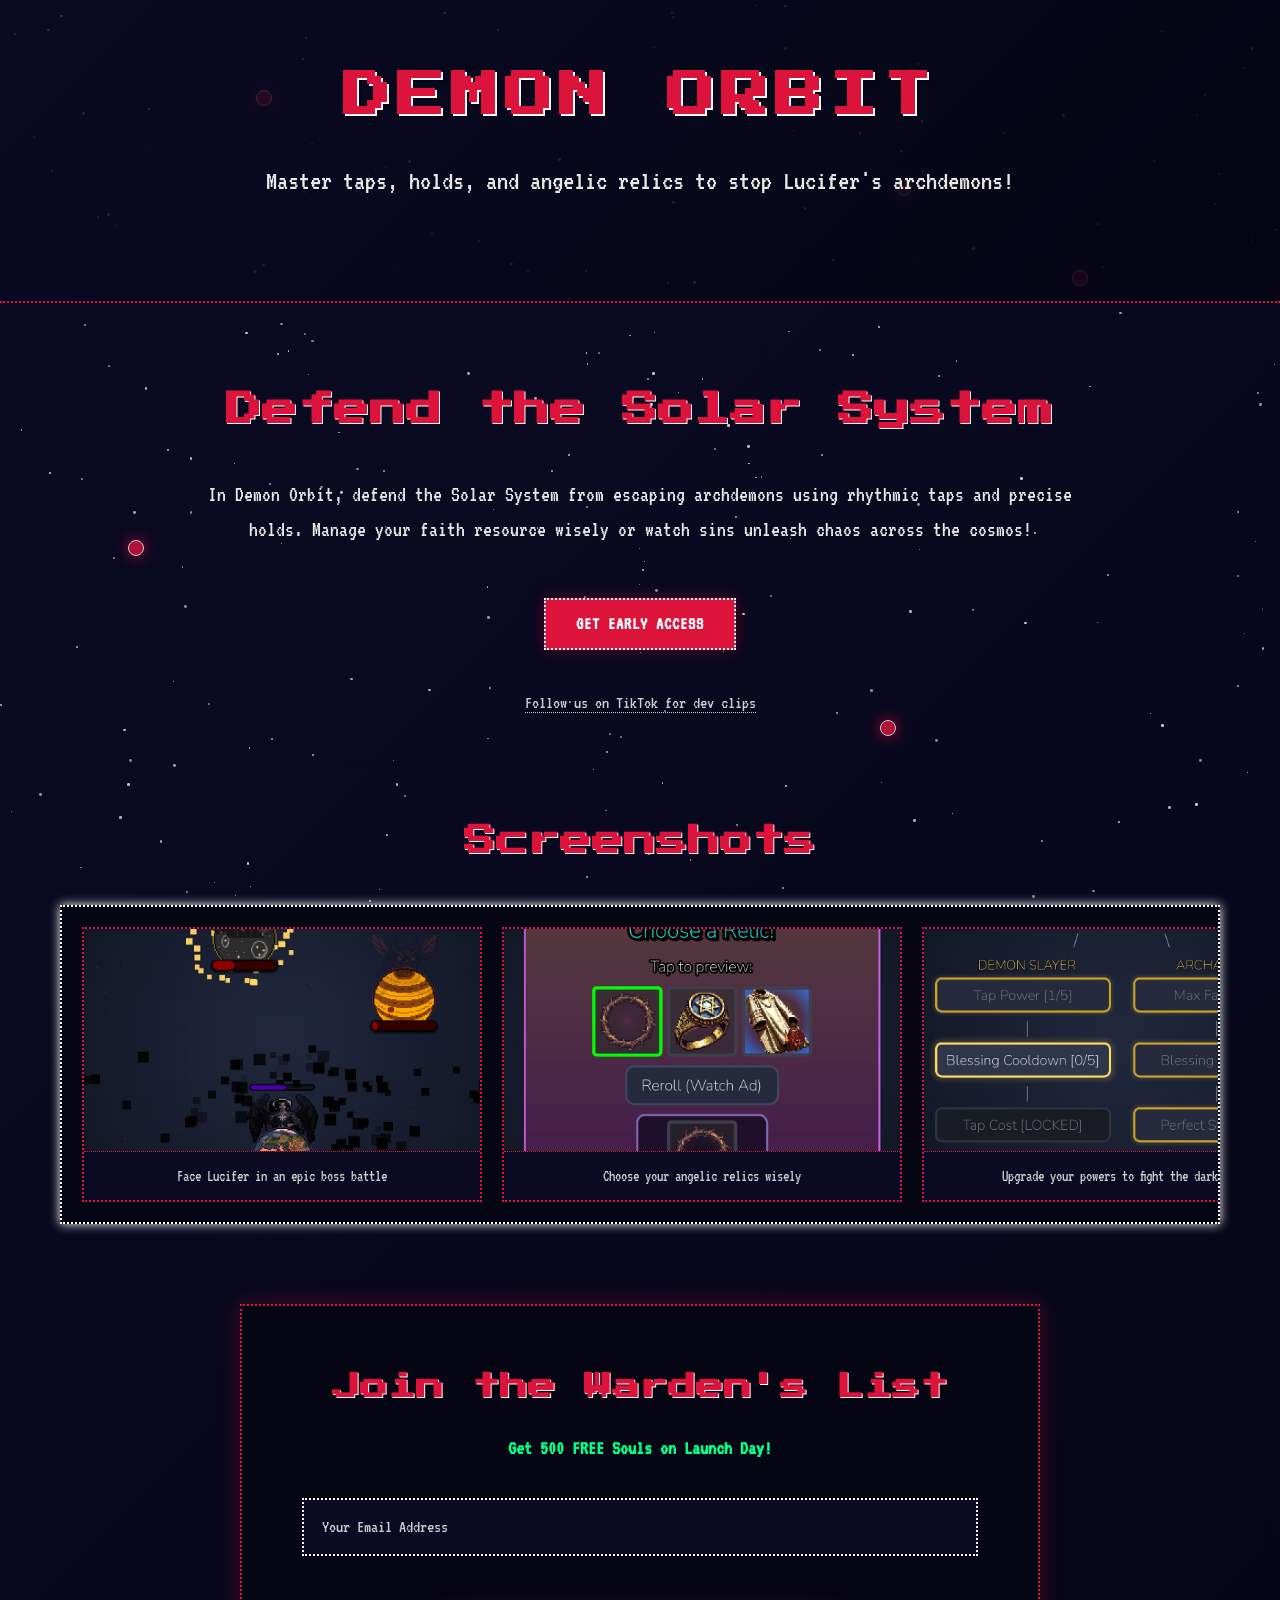
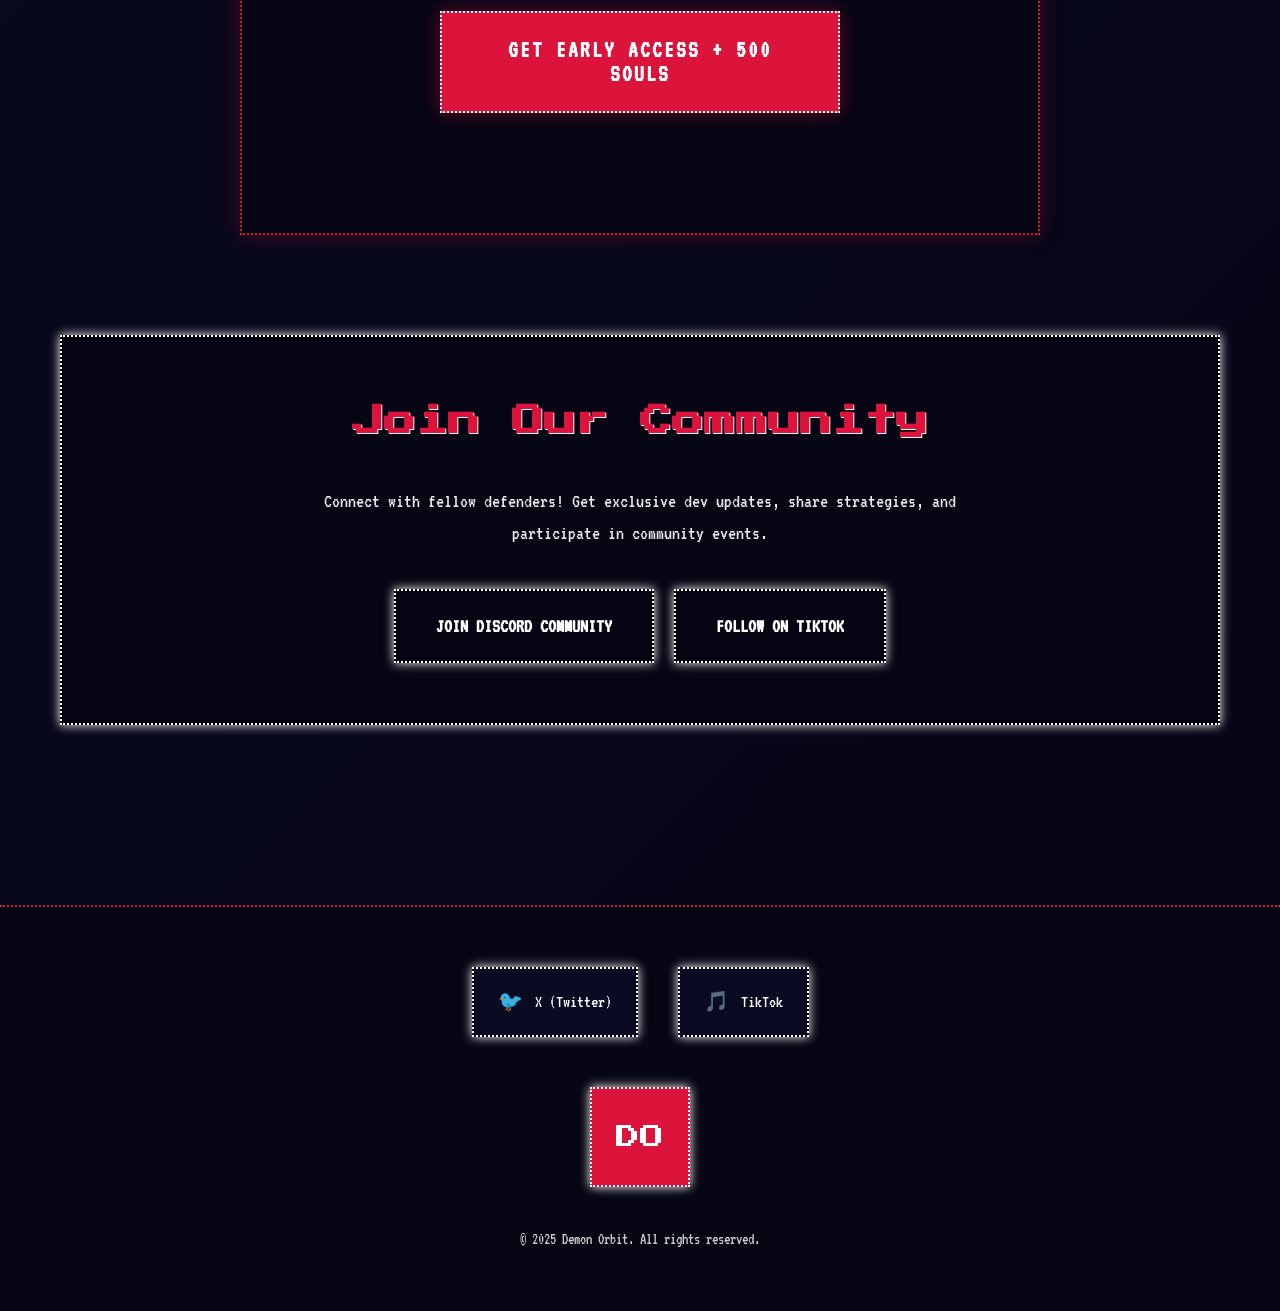
==== index.html @ 22ccb14f "Simplify for test release" ====
<!DOCTYPE html>
<html lang="en">
<head>
    <meta charset="UTF-8">
    <meta name="viewport" content="width=device-width, initial-scale=1.0">
    <title>Demon Orbit - Cosmic Tap Defense Game | Master Rhythmic Timing</title>
    <meta name="description" content="Tap and hold to defend planets from archdemons in this hybrid-casual game. Master rhythmic timing, collect angelic relics, and save the solar system. Join beta for 500 free Souls!">
    <meta name="keywords" content="demon timing game, tap defense game, rhythm game, cosmic defense, hybrid casual game, tap and hold, archdemon, planet defense, indie game, mobile game, beta signup, free souls bonus, timing mechanics">
    <meta name="author" content="Demon Orbit Team">
    <meta property="og:title" content="Demon Orbit - Cosmic Tap Defense Game | Master Rhythmic Timing">
    <meta property="og:description" content="Defend planets from archdemons using perfect timing! Join beta for 500 free Souls bonus.">
    <meta property="og:type" content="website">
    <meta property="og:image" content="https://naamhenk.github.io/demon-orbit-landing/demon-orbit-banner.jpg">
    <meta property="og:url" content="https://naamhenk.github.io/demon-orbit-landing/">
    <meta name="twitter:card" content="summary_large_image">
    <meta name="twitter:title" content="Demon Orbit - Cosmic Tap Defense Game">
    <meta name="twitter:description" content="Master rhythmic timing to defend planets from archdemons. Join beta for 500 free Souls!">
    <meta name="twitter:image" content="https://naamhenk.github.io/demon-orbit-landing/demon-orbit-banner.jpg">
    <meta name="twitter:url" content="https://naamhenk.github.io/demon-orbit-landing/">
    <meta name="robots" content="index, follow">
    <meta name="language" content="English">
    <meta name="revisit-after" content="7 days">
    <link rel="canonical" href="https://naamhenk.github.io/demon-orbit-landing/">
    <link rel="icon" type="image/svg+xml" href="data:image/svg+xml,<svg xmlns='http://www.w3.org/2000/svg' viewBox='0 0 32 32'><rect width='32' height='32' fill='%23DC143C'/><rect x='1' y='1' width='30' height='30' fill='none' stroke='%23FFFFFF' stroke-width='1' stroke-dasharray='2 2'/><text x='16' y='22' text-anchor='middle' font-family='monospace' font-size='14' font-weight='bold' fill='%23FFFFFF'>DO</text></svg>">
    <link rel="apple-touch-icon" href="data:image/svg+xml,<svg xmlns='http://www.w3.org/2000/svg' viewBox='0 0 180 180'><rect width='180' height='180' rx='40' fill='%23DC143C'/><text x='90' y='115' text-anchor='middle' font-family='monospace' font-size='80' font-weight='bold' fill='%23FFFFFF'>DO</text></svg>">
    <link rel="stylesheet" href="styles.css">
</head>
<body>
    <!-- Animated Background Elements -->
    <div class="space-background">
        <div class="planet planet-1"></div>
        <div class="planet planet-2"></div>
        <div class="planet planet-3"></div>
        <div class="planet planet-4 mobile-hidden"></div>
        <div class="planet planet-5 mobile-hidden"></div>
    </div>

    <!-- Header Banner with Background Image -->
    <header class="header" style="background-image: url('demon-orbit-banner.jpg');">
        <div class="header-overlay"></div>
        <div class="container">
            <h1 class="game-title">DEMON ORBIT</h1>
            <p class="subtitle">Master taps, holds, and angelic relics to stop Lucifer's archdemons!</p>
        </div>
    </header>

    <!-- Main Content -->
    <main class="main-content" id="main-content">
        <div class="container">

            <!-- Hero Section -->
            <section class="hero" id="home">
                <div class="hero-content">
                    <h2 class="hero-title">Defend the Solar System</h2>
                    <p class="hero-pitch">
                        In Demon Orbit, defend the Solar System from escaping archdemons using rhythmic taps and precise holds.
                        Manage your faith resource wisely or watch sins unleash chaos across the cosmos!
                    </p>

                    <div class="pre-trailer-cta">
                        <button class="cta-quick" onclick="document.getElementById('signup').scrollIntoView({behavior: 'smooth'})">
                            Get Early Access
                        </button>
                    </div>

                    <p class="hero-secondary-link">
                        <a href="https://www.tiktok.com/@demonorbit" target="_blank" rel="noopener" class="tiktok-subtle-link">
                            Follow us on TikTok for dev clips
                        </a>
                    </p>
                </div>
            </section>

            <!-- Screenshot Showcase -->
            <section class="screenshots-section" id="screenshots">
                <div class="section-content">
                    <h2 class="section-title">Screenshots</h2>
                    <div class="screenshot-carousel">
                        <div class="screenshot-track">
                            <div class="screenshot-slide">
                                <img src="Screenshots/lucifer_boss_1.jpg" alt="Lucifer boss fight in Demon Orbit" class="screenshot-img" loading="lazy">
                                <p class="screenshot-caption">Face Lucifer in an epic boss battle</p>
                            </div>
                            <div class="screenshot-slide">
                                <img src="Screenshots/relic_selection_1.jpg" alt="Angelic relic selection screen in Demon Orbit" class="screenshot-img" loading="lazy">
                                <p class="screenshot-caption">Choose your angelic relics wisely</p>
                            </div>
                            <div class="screenshot-slide">
                                <img src="Screenshots/upgrades_screen.jpg" alt="Upgrade progression screen in Demon Orbit" class="screenshot-img" loading="lazy">
                                <p class="screenshot-caption">Upgrade your powers to fight the darkness</p>
                            </div>
                        </div>
                    </div>
                </div>
            </section>

            <!-- Email Signup Section -->
            <section class="email-section" id="signup">
                <div class="section-content">
                    <div class="hero-cta">
                        <h3 class="signup-title">Join the Warden's List</h3>
                        <p class="incentive-text">Get 500 FREE Souls on Launch Day!</p>

                        <form class="signup-form" id="mailerlite-form" action="https://assets.mailerlite.com/jsonp/1939220/forms/180553238952543486/subscribe" method="post">
                            <div class="form-group">
                                <input type="email" class="form-input" placeholder="Your Email Address" name="fields[email]" required aria-label="Your email address (required)" autocomplete="email">
                            </div>
                            <input type="hidden" name="ml-submit" value="1">
                            <input type="hidden" name="anticsrf" value="true">
                            <button type="submit" class="hero-cta-button">Get Early Access + 500 Souls</button>
                            <p class="form-status" aria-live="polite"></p>
                        </form>
                    </div>
                </div>
            </section>

            <!-- Community Section -->
            <section class="discord-section" id="community">
                <div class="section-content">
                    <h2 class="section-title">Join Our Community</h2>
                    <p class="discord-text">
                        Connect with fellow defenders! Get exclusive dev updates, share strategies, and participate in community events.
                    </p>
                    <div class="community-links">
                        <a href="https://discord.gg/example" class="cta-button secondary discord-cta" target="_blank" rel="noopener" aria-label="Join Demon Orbit Discord community">
                            Join Discord Community
                        </a>
                        <a href="https://www.tiktok.com/@demonorbit" class="cta-button secondary tiktok-cta" target="_blank" rel="noopener" aria-label="Follow Demon Orbit on TikTok">
                            Follow on TikTok
                        </a>
                    </div>
                </div>
            </section>
        </div>
    </main>

    <!-- Footer -->
    <footer class="footer">
        <div class="container">
            <div class="social-links">
                <a href="https://x.com/demonorbit" class="social-link" target="_blank" rel="noopener" aria-label="Follow Demon Orbit on X (Twitter) for game updates">
                    <span class="social-icon">🐦</span> X (Twitter)
                </a>
                <a href="https://www.tiktok.com/@demonorbit" class="social-link" target="_blank" rel="noopener" aria-label="Follow Demon Orbit on TikTok">
                    <span class="social-icon">🎵</span> TikTok
                </a>
            </div>

            <div class="game-logo" aria-label="Demon Orbit game logo">
                <span class="logo-text">DO</span>
            </div>

            <p class="copyright">&copy; 2025 Demon Orbit. All rights reserved.</p>
        </div>
    </footer>

    <script src="content.js"></script>
    <script src="script.js"></script>
    <script src="https://groot.mailerlite.com/js/w/webforms.min.js?v95037e5bac78f29ed026832ca21a7c7b"></script>
    <script>fetch("https://assets.mailerlite.com/jsonp/1939220/forms/180553238952543486/takel")</script>
</body>
</html>
---- styles.css ----
/* Import Pixel Font */
@import url('https://fonts.googleapis.com/css2?family=VT323:wght@400&family=Press+Start+2P&display=swap');

/* CSS Reset and Variables */
* {
    margin: 0;
    padding: 0;
    box-sizing: border-box;
}

:root {
    --crimson: #DC143C;
    --deep-navy: #0A0A23;
    --darker-navy: #050514;
    --white: #FFFFFF;
    --light-gray: #E8E8E8;
    --gray: #CCCCCC;
    --dark-gray: #888888;
    --green: #00FF88;
    --pixel-border: 2px dotted var(--white);
    --crimson-border: 2px dotted var(--crimson);
    --shadow-white: 0 0 10px var(--white);
    --shadow-crimson: 0 0 15px var(--crimson);
}

/* Base Styles with JS-Generated Star Background */
body {
    font-family: 'VT323', monospace;
    background: linear-gradient(135deg, var(--deep-navy) 0%, var(--darker-navy) 100%);
    color: var(--white);
    line-height: 1.5;
    font-size: 18px;
    overflow-x: hidden;
    position: relative;
}

/* Container */
.container {
    max-width: 1200px;
    margin: 0 auto;
    padding: 0 20px;
}

/* Animated Background */
.space-background {
    position: fixed;
    top: 0;
    left: 0;
    width: 100%;
    height: 100%;
    z-index: -1;
    pointer-events: none;
}

/* JS-Generated Stars */
.star {
    position: absolute;
    background: var(--white);
    border-radius: 50%;
    pointer-events: none;
    animation: twinkle 3s infinite;
}

@keyframes twinkle {
    0%, 100% { opacity: 0.5; }
    50% { opacity: 1; }
}

.planet {
    position: absolute;
    width: 16px;
    height: 16px;
    background: var(--crimson);
    border: 1px solid var(--white);
    border-radius: 50%;
    animation: orbit 20s linear infinite;
    opacity: 0.8;
    box-shadow: var(--shadow-crimson);
}

.planet-1 {
    top: 10%;
    left: 20%;
    animation-delay: 0s;
}

.planet-2 {
    top: 30%;
    right: 15%;
    animation-delay: -5s;
}

.planet-3 {
    top: 60%;
    left: 10%;
    animation-delay: -10s;
}

.planet-4 {
    top: 80%;
    right: 30%;
    animation-delay: -15s;
}

.planet-5 {
    top: 20%;
    left: 70%;
    animation-delay: -7s;
}

@keyframes orbit {
    from {
        transform: rotate(0deg) translateX(50px) rotate(0deg);
    }
    to {
        transform: rotate(360deg) translateX(50px) rotate(-360deg);
    }
}

/* Header with Background Image */
.header {
    background-size: cover;
    background-position: center;
    background-repeat: no-repeat;
    border-bottom: var(--crimson-border);
    padding: 60px 0;
    text-align: center;
    position: relative;
    z-index: 10;
    min-height: 300px;
    display: flex;
    align-items: center;
}

.header-overlay {
    position: absolute;
    top: 0;
    left: 0;
    right: 0;
    bottom: 0;
    background: linear-gradient(135deg, rgba(10, 10, 35, 0.8), rgba(5, 5, 20, 0.9));
    z-index: -1;
}

.game-title {
    font-family: 'Press Start 2P', monospace;
    font-size: 48px;
    color: var(--crimson);
    margin-bottom: 30px;
    text-shadow: 2px 2px 0px var(--white), 4px 4px 0px var(--darker-navy);
    letter-spacing: 6px;
}

.subtitle {
    font-size: 28px;
    color: var(--light-gray);
    margin-bottom: 40px;
    max-width: 900px;
    margin-left: auto;
    margin-right: auto;
    text-shadow: 1px 1px 0px var(--darker-navy);
    line-height: 1.4;
}

.discord-nav-btn {
    display: inline-block;
    background: var(--darker-navy);
    color: var(--white);
    padding: 18px 36px;
    border: var(--pixel-border);
    text-decoration: none;
    font-family: 'VT323', monospace;
    font-size: 20px;
    transition: all 0.3s ease;
    text-transform: uppercase;
    box-shadow: var(--shadow-white);
}

.discord-nav-btn:hover {
    background: var(--crimson);
    border: var(--crimson-border);
    color: var(--white);
    box-shadow: var(--shadow-crimson);
    transform: translateY(-2px);
}

/* Main Content */
.main-content {
    padding: 80px 0;
    position: relative;
    z-index: 1;
}

/* Hero Section */
.hero {
    margin-bottom: 100px;
}

.hero-content {
    text-align: center;
}

.hero-title {
    font-family: 'Press Start 2P', monospace;
    font-size: 36px;
    color: var(--crimson);
    margin-bottom: 40px;
    text-shadow: 1px 1px 0px var(--white);
}

.hero-pitch {
    font-size: 22px;
    color: var(--light-gray);
    margin-bottom: 50px;
    max-width: 900px;
    margin-left: auto;
    margin-right: auto;
    line-height: 1.6;
}

/* Screenshot Showcase */
.screenshots-section {
    margin: 80px 0;
    text-align: center;
}

.screenshot-carousel {
    overflow-x: auto;
    scroll-snap-type: x mandatory;
    -webkit-overflow-scrolling: touch;
    scrollbar-width: thin;
    scrollbar-color: var(--crimson) var(--darker-navy);
    border: var(--pixel-border);
    background: var(--darker-navy);
    padding: 20px;
    box-shadow: var(--shadow-white);
}

.screenshot-carousel::-webkit-scrollbar {
    height: 8px;
}

.screenshot-carousel::-webkit-scrollbar-track {
    background: var(--darker-navy);
}

.screenshot-carousel::-webkit-scrollbar-thumb {
    background: var(--crimson);
    border: 1px solid var(--white);
}

.screenshot-track {
    display: flex;
    gap: 20px;
    width: max-content;
    margin: 0 auto;
}

.screenshot-slide {
    scroll-snap-align: center;
    flex: 0 0 auto;
    width: 400px;
    max-width: 80vw;
    background: var(--deep-navy);
    border: var(--crimson-border);
    overflow: hidden;
    transition: transform 0.3s ease, box-shadow 0.3s ease;
}

.screenshot-slide:hover {
    transform: translateY(-4px);
    box-shadow: var(--shadow-crimson);
}

.screenshot-img {
    width: 100%;
    height: auto;
    display: block;
    aspect-ratio: 16/9;
    object-fit: cover;
}

.screenshot-caption {
    font-family: 'VT323', monospace;
    font-size: 16px;
    color: var(--gray);
    padding: 12px 15px;
    text-align: center;
    border-top: 1px dotted var(--crimson);
}

/* Email Section */
.email-section {
    margin: 80px 0;
}

/* Form Status */
.form-status {
    font-family: 'VT323', monospace;
    font-size: 16px;
    margin-top: 15px;
    min-height: 20px;
    text-align: center;
}

/* Hero Secondary Link */
.hero-secondary-link {
    margin-top: 20px;
    text-align: center;
}

.tiktok-subtle-link {
    color: var(--gray);
    text-decoration: none;
    font-family: 'VT323', monospace;
    font-size: 18px;
    border-bottom: 1px dotted var(--gray);
    transition: all 0.3s ease;
}

.tiktok-subtle-link:hover {
    color: var(--crimson);
    border-bottom-color: var(--crimson);
}

/* Community Links */
.community-links {
    display: flex;
    justify-content: center;
    gap: 20px;
    flex-wrap: wrap;
}

/* Hero CTA Styling */
.hero-cta {
    background: var(--darker-navy);
    border: var(--crimson-border);
    padding: 60px;
    margin: 60px auto;
    max-width: 800px;
    text-align: center;
    box-shadow: 0 0 20px rgba(220, 20, 60, 0.3);
}

.signup-title {
    font-family: 'Press Start 2P', monospace;
    font-size: 28px;
    color: var(--crimson);
    margin-bottom: 25px;
    text-shadow: 1px 1px 0px var(--white);
}

.incentive-text {
    font-size: 20px;
    color: var(--green);
    margin-bottom: 35px;
    font-weight: bold;
    text-shadow: 1px 1px 0px var(--darker-navy);
}

.signup-form {
    display: flex;
    flex-direction: column;
    gap: 25px;
}

.form-group {
    text-align: left;
}

.form-input {
    width: 100%;
    padding: 18px;
    background: var(--deep-navy);
    border: var(--pixel-border);
    color: var(--white);
    font-family: 'VT323', monospace;
    font-size: 18px;
    transition: all 0.3s ease;
}

.form-input:focus {
    outline: none;
    border: var(--crimson-border);
    box-shadow: var(--shadow-crimson);
}

.form-input::placeholder {
    color: var(--gray);
}

/* Buttons */
.cta-button {
    font-family: 'VT323', monospace;
    font-size: 20px;
    padding: 20px 40px;
    border: none;
    cursor: pointer;
    text-decoration: none;
    display: inline-block;
    text-align: center;
    text-transform: uppercase;
    transition: all 0.3s ease;
    min-height: 48px;
    font-weight: bold;
}

.cta-button.primary {
    background: var(--crimson);
    color: var(--white);
    border: var(--crimson-border);
    box-shadow: var(--shadow-white);
}

.cta-button.primary:hover {
    background: var(--white);
    color: var(--crimson);
    border: var(--pixel-border);
    box-shadow: var(--shadow-crimson);
    transform: translateY(-3px);
}

/* Hero CTA Button - Clean Implementation */
.hero-cta-button {
    font-family: 'VT323', monospace;
    font-size: 24px;
    font-weight: bold;
    padding: 25px 50px;
    min-height: 60px;
    letter-spacing: 2px;
    background: var(--crimson);
    color: var(--white);
    border: 2px dotted var(--white);
    cursor: pointer;
    text-transform: uppercase;
    transition: all 0.3s ease;
    display: block;
    width: 100%;
    max-width: 400px;
    margin: 30px auto 0;
    box-shadow: 0 0 20px rgba(220, 20, 60, 0.4);
}

.hero-cta-button:hover {
    background: var(--white);
    color: var(--crimson);
    border: 2px dotted var(--crimson);
    box-shadow: 0 0 30px rgba(255, 255, 255, 0.6);
    transform: translateY(-4px) scale(1.02);
}

/* Pre-Trailer Quick CTA */
.pre-trailer-cta {
    margin: 40px auto;
    text-align: center;
}

.cta-quick {
    font-family: 'VT323', monospace;
    font-size: 18px;
    font-weight: bold;
    padding: 15px 30px;
    background: var(--crimson);
    color: var(--white);
    border: 2px dotted var(--white);
    cursor: pointer;
    text-transform: uppercase;
    transition: all 0.3s ease;
    letter-spacing: 1px;
    box-shadow: 0 0 15px rgba(220, 20, 60, 0.3);
}

.cta-quick:hover {
    background: var(--white);
    color: var(--crimson);
    border: 2px dotted var(--crimson);
    transform: translateY(-2px);
    box-shadow: 0 0 20px rgba(255, 255, 255, 0.4);
}

.cta-button.secondary {
    background: var(--darker-navy);
    color: var(--white);
    border: var(--pixel-border);
    box-shadow: var(--shadow-white);
}

.cta-button.secondary:hover {
    background: var(--crimson);
    border: var(--crimson-border);
    box-shadow: var(--shadow-crimson);
    transform: translateY(-3px);
}

/* Discord Section */
.discord-section {
    margin: 100px 0;
    text-align: center;
    background: var(--darker-navy);
    padding: 60px;
    border: var(--pixel-border);
    box-shadow: var(--shadow-white);
}

.section-title {
    font-family: 'Press Start 2P', monospace;
    font-size: 32px;
    color: var(--crimson);
    margin-bottom: 40px;
    text-shadow: 1px 1px 0px var(--white);
}

.discord-text {
    font-size: 20px;
    color: var(--light-gray);
    margin-bottom: 40px;
    max-width: 700px;
    margin-left: auto;
    margin-right: auto;
    line-height: 1.6;
}

/* Footer */
.footer {
    background: var(--darker-navy);
    border-top: var(--crimson-border);
    padding: 60px 0;
    text-align: center;
    position: relative;
    z-index: 10;
}

.social-links {
    display: flex;
    justify-content: center;
    gap: 40px;
    margin-bottom: 50px;
}

.social-link {
    display: flex;
    align-items: center;
    gap: 12px;
    color: var(--white);
    text-decoration: none;
    padding: 18px 24px;
    border: var(--pixel-border);
    background: var(--deep-navy);
    font-family: 'VT323', monospace;
    font-size: 18px;
    transition: all 0.3s ease;
    box-shadow: var(--shadow-white);
}

.social-link:hover {
    background: var(--crimson);
    border: var(--crimson-border);
    box-shadow: var(--shadow-crimson);
    transform: translateY(-2px);
}

.social-icon {
    font-size: 20px;
}

.game-logo {
    width: 100px;
    height: 100px;
    background: var(--crimson);
    border: var(--pixel-border);
    margin: 40px auto;
    display: flex;
    align-items: center;
    justify-content: center;
    box-shadow: var(--shadow-white);
}

.logo-text {
    font-family: 'Press Start 2P', monospace;
    font-size: 24px;
    color: var(--white);
    text-shadow: 1px 1px 0px var(--crimson);
}

.copyright {
    font-size: 16px;
    color: var(--gray);
    margin-top: 30px;
}

/* Responsive Design */

/* Tablet Styles */
@media (max-width: 768px) {
    .container {
        padding: 0 15px;
    }
    
    .game-title {
        font-size: 32px;
        letter-spacing: 3px;
    }
    
    .subtitle {
        font-size: 24px;
    }
    
    .hero-title {
        font-size: 28px;
    }
    
    .hero-pitch {
        font-size: 19px;
    }
    
    .screenshot-slide {
        width: 300px;
    }

    .screenshot-carousel {
        padding: 15px;
    }

    .hero-cta {
        padding: 45px 25px;
    }
    
    .hero-cta-button {
        font-size: 20px;
        padding: 22px 35px;
        letter-spacing: 1px;
    }
    
    .cta-quick {
        font-size: 16px;
        padding: 12px 25px;
    }
    
    .signup-title {
        font-size: 22px;
    }
    
    .discord-section {
        padding: 40px 25px;
    }
    
    .section-title {
        font-size: 26px;
    }
    
    .social-links {
        flex-direction: column;
        align-items: center;
        gap: 25px;
    }
}

/* Mobile Styles */
@media (max-width: 480px) {
    body {
        font-size: 16px;
    }
    
    .container {
        padding: 0 12px;
    }
    
    .header {
        padding: 40px 0;
        min-height: 250px;
    }
    
    .game-title {
        font-size: 24px;
        letter-spacing: 2px;
        margin-bottom: 20px;
    }
    
    .subtitle {
        font-size: 20px;
        padding: 0 10px;
        margin-bottom: 30px;
    }
    
    .discord-nav-btn {
        width: 100%;
        max-width: 320px;
        padding: 15px 25px;
        font-size: 16px;
    }
    
    .main-content {
        padding: 50px 0;
    }
    
    .hero-title {
        font-size: 22px;
        margin-bottom: 25px;
    }
    
    .hero-pitch {
        font-size: 16px;
        padding: 0 10px;
        margin-bottom: 35px;
    }
    
    .screenshot-slide {
        width: 260px;
        max-width: 85vw;
    }

    .screenshot-carousel {
        padding: 10px;
    }

    .screenshot-caption {
        font-size: 14px;
        padding: 10px;
    }

    .hero-cta {
        padding: 35px 15px;
        margin: 40px auto;
    }
    
    .signup-title {
        font-size: 18px;
        margin-bottom: 20px;
    }
    
    .incentive-text {
        font-size: 16px;
        margin-bottom: 25px;
    }
    
    .form-input {
        padding: 15px;
        font-size: 16px;
    }
    
    .cta-button {
        width: 100%;
        padding: 18px 25px;
        font-size: 16px;
        min-height: 48px;
    }
    
    .hero-cta-button {
        font-size: 18px;
        padding: 20px 30px;
        min-height: 50px;
        letter-spacing: 1px;
    }
    
    .cta-quick {
        font-size: 15px;
        padding: 10px 20px;
        width: 100%;
        max-width: 280px;
    }
    
    .discord-section {
        padding: 30px 15px;
        margin: 60px 0;
    }
    
    .section-title {
        font-size: 20px;
        margin-bottom: 25px;
    }
    
    .discord-text {
        font-size: 16px;
        padding: 0 10px;
        margin-bottom: 25px;
    }
    
    .footer {
        padding: 40px 0;
    }
    
    .social-link {
        width: 100%;
        max-width: 280px;
        justify-content: center;
        padding: 15px 20px;
        font-size: 16px;
    }
    
    .game-logo {
        width: 80px;
        height: 80px;
    }
    
    .logo-text {
        font-size: 18px;
    }
    
    /* Hide extra planets on mobile */
    .mobile-hidden {
        display: none;
    }
}

/* High DPI / Large Screen Adjustments */
@media (min-width: 1400px) {
    .game-title {
        font-size: 56px;
        letter-spacing: 8px;
    }
    
    .hero-title {
        font-size: 42px;
    }
    
    .section-title {
        font-size: 38px;
    }
    
    .hero-pitch {
        font-size: 24px;
    }

    .screenshot-slide {
        width: 500px;
    }
}

/* Touch-friendly enhancements */
@media (hover: none) and (pointer: coarse) {
    .cta-button, .social-link, .discord-nav-btn {
        min-height: 48px;
        padding: 18px 25px;
    }
    
    .form-input {
        min-height: 48px;
    }
}

/* Reduced motion for accessibility */
@media (prefers-reduced-motion: reduce) {
    .planet {
        animation: none;
    }
    
    * {
        transition: none !important;
    }
    
    .cta-button:hover,
    .social-link:hover,
    .discord-nav-btn:hover {
        transform: none;
    }
}

/* Print styles */
@media print {
    .space-background,
    .planet {
        display: none;
    }
    
    body {
        background: white;
        color: black;
    }
    
    .header-overlay {
        background: rgba(255, 255, 255, 0.9);
    }
}
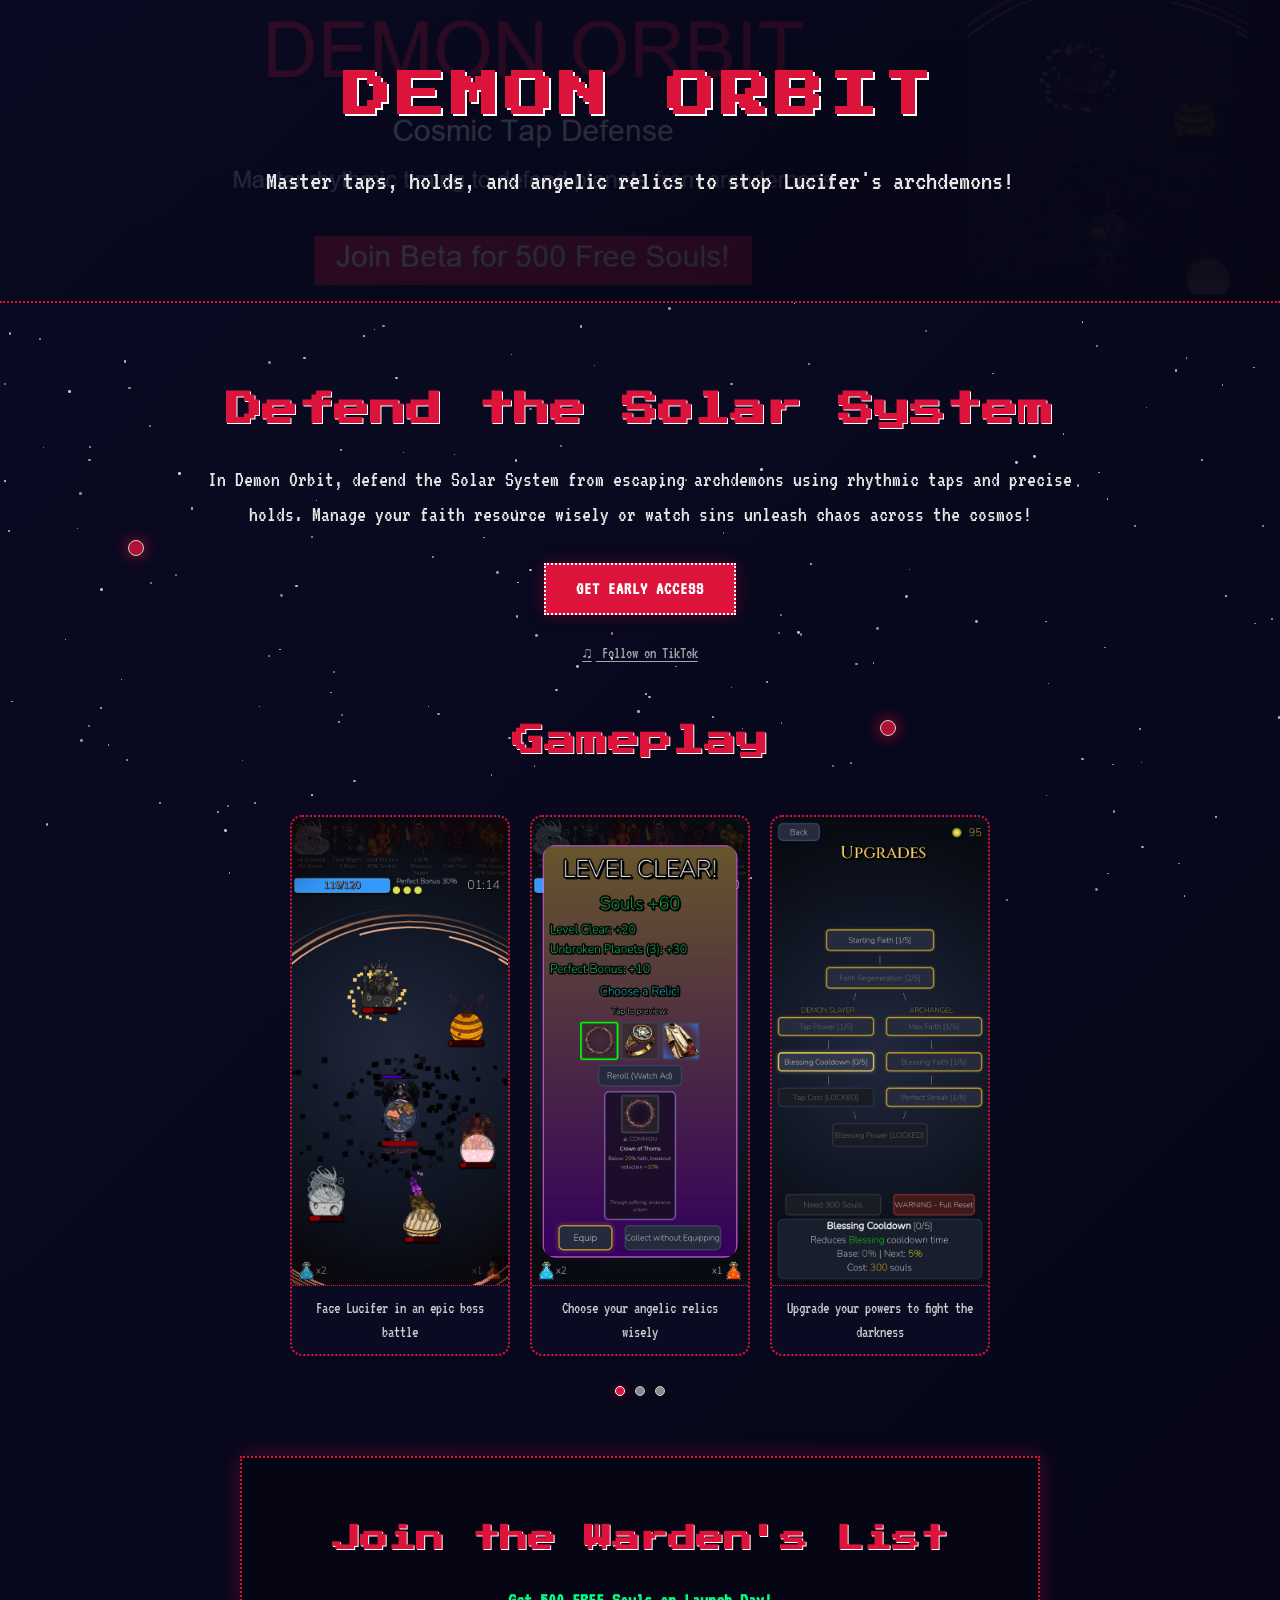
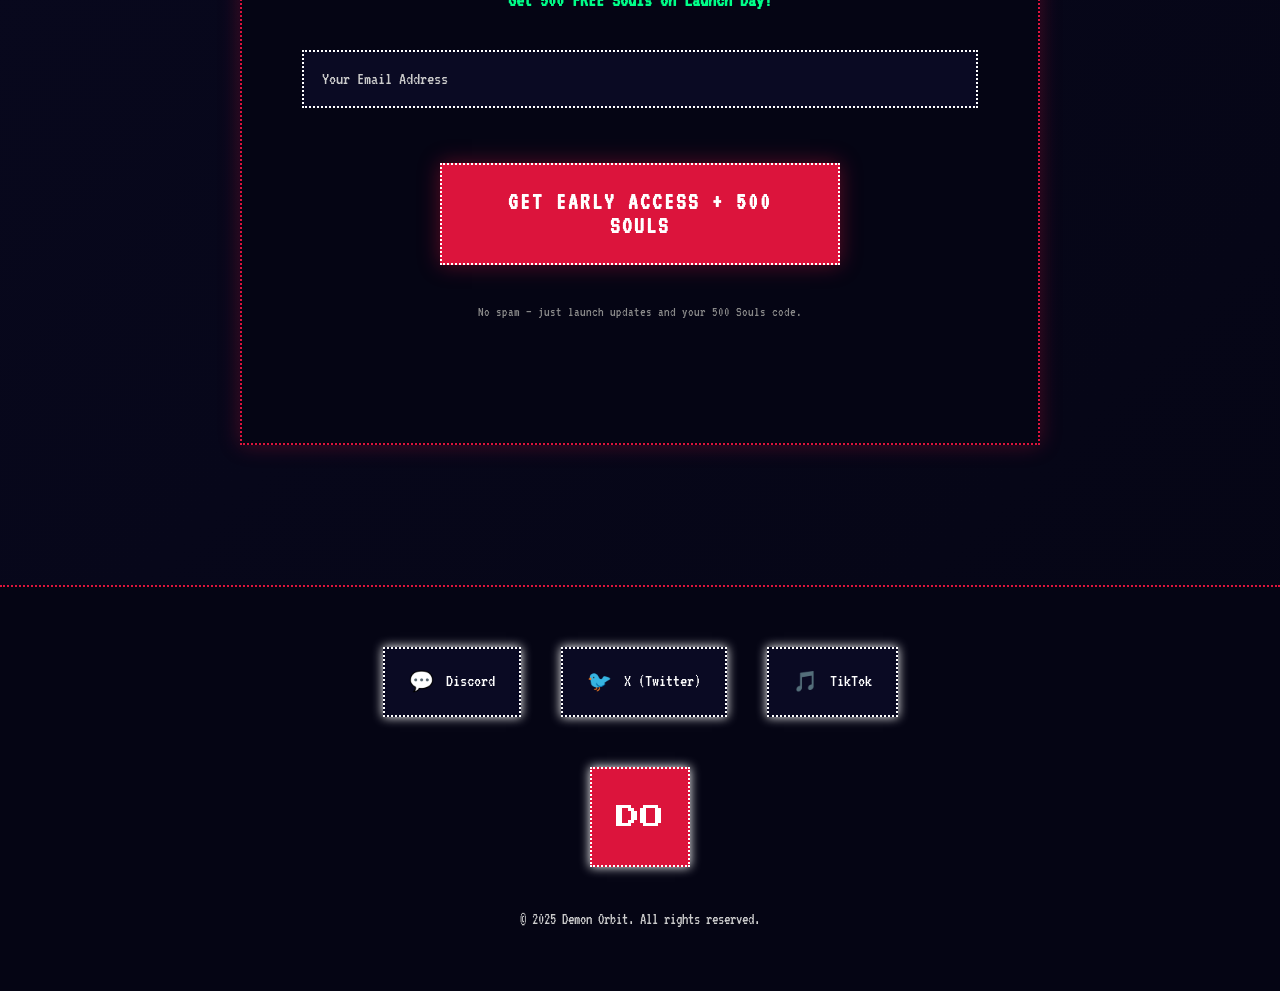
==== commit e4548787: "fix screenshot section, add banner" ====
--- a/index.html
+++ b/index.html
@@ -64,8 +64,8 @@
                     </div>
 
                     <p class="hero-secondary-link">
-                        <a href="https://www.tiktok.com/@demonorbit" target="_blank" rel="noopener" class="tiktok-subtle-link">
-                            Follow us on TikTok for dev clips
+                        <a href="https://www.tiktok.com/@demonorbit" target="_blank" rel="noopener noreferrer" class="tiktok-subtle-link">
+                            <span class="tiktok-icon">&#9835;</span> Follow on TikTok
                         </a>
                     </p>
                 </div>
@@ -74,21 +74,28 @@
             <!-- Screenshot Showcase -->
             <section class="screenshots-section" id="screenshots">
                 <div class="section-content">
-                    <h2 class="section-title">Screenshots</h2>
-                    <div class="screenshot-carousel">
-                        <div class="screenshot-track">
-                            <div class="screenshot-slide">
-                                <img src="Screenshots/lucifer_boss_1.jpg" alt="Lucifer boss fight in Demon Orbit" class="screenshot-img" loading="lazy">
-                                <p class="screenshot-caption">Face Lucifer in an epic boss battle</p>
+                    <h2 class="section-title">Gameplay</h2>
+                    <div class="screenshot-carousel-wrapper">
+                        <div class="screenshot-carousel">
+                            <div class="screenshot-track">
+                                <div class="screenshot-slide">
+                                    <img src="Screenshots/lucifer_boss_1.jpg" alt="Lucifer boss fight in Demon Orbit" class="screenshot-img" loading="lazy">
+                                    <p class="screenshot-caption">Face Lucifer in an epic boss battle</p>
+                                </div>
+                                <div class="screenshot-slide">
+                                    <img src="Screenshots/relic_selection_1.jpg" alt="Angelic relic selection screen in Demon Orbit" class="screenshot-img" loading="lazy">
+                                    <p class="screenshot-caption">Choose your angelic relics wisely</p>
+                                </div>
+                                <div class="screenshot-slide">
+                                    <img src="Screenshots/upgrades_screen.jpg" alt="Upgrade progression screen in Demon Orbit" class="screenshot-img" loading="lazy">
+                                    <p class="screenshot-caption">Upgrade your powers to fight the darkness</p>
+                                </div>
                             </div>
-                            <div class="screenshot-slide">
-                                <img src="Screenshots/relic_selection_1.jpg" alt="Angelic relic selection screen in Demon Orbit" class="screenshot-img" loading="lazy">
-                                <p class="screenshot-caption">Choose your angelic relics wisely</p>
-                            </div>
-                            <div class="screenshot-slide">
-                                <img src="Screenshots/upgrades_screen.jpg" alt="Upgrade progression screen in Demon Orbit" class="screenshot-img" loading="lazy">
-                                <p class="screenshot-caption">Upgrade your powers to fight the darkness</p>
-                            </div>
+                        </div>
+                        <div class="carousel-dots">
+                            <span class="carousel-dot active" data-index="0"></span>
+                            <span class="carousel-dot" data-index="1"></span>
+                            <span class="carousel-dot" data-index="2"></span>
                         </div>
                     </div>
                 </div>
@@ -108,26 +115,9 @@
                             <input type="hidden" name="ml-submit" value="1">
                             <input type="hidden" name="anticsrf" value="true">
                             <button type="submit" class="hero-cta-button">Get Early Access + 500 Souls</button>
+                            <p class="form-trust">No spam — just launch updates and your 500 Souls code.</p>
                             <p class="form-status" aria-live="polite"></p>
                         </form>
-                    </div>
-                </div>
-            </section>
-
-            <!-- Community Section -->
-            <section class="discord-section" id="community">
-                <div class="section-content">
-                    <h2 class="section-title">Join Our Community</h2>
-                    <p class="discord-text">
-                        Connect with fellow defenders! Get exclusive dev updates, share strategies, and participate in community events.
-                    </p>
-                    <div class="community-links">
-                        <a href="https://discord.gg/example" class="cta-button secondary discord-cta" target="_blank" rel="noopener" aria-label="Join Demon Orbit Discord community">
-                            Join Discord Community
-                        </a>
-                        <a href="https://www.tiktok.com/@demonorbit" class="cta-button secondary tiktok-cta" target="_blank" rel="noopener" aria-label="Follow Demon Orbit on TikTok">
-                            Follow on TikTok
-                        </a>
                     </div>
                 </div>
             </section>
@@ -138,10 +128,13 @@
     <footer class="footer">
         <div class="container">
             <div class="social-links">
-                <a href="https://x.com/demonorbit" class="social-link" target="_blank" rel="noopener" aria-label="Follow Demon Orbit on X (Twitter) for game updates">
+                <a href="https://discord.gg/bA3EVRBx" class="social-link" target="_blank" rel="noopener noreferrer" aria-label="Join Demon Orbit Discord community">
+                    <span class="social-icon">💬</span> Discord
+                </a>
+                <a href="https://x.com/demonorbit" class="social-link" target="_blank" rel="noopener noreferrer" aria-label="Follow Demon Orbit on X (Twitter)">
                     <span class="social-icon">🐦</span> X (Twitter)
                 </a>
-                <a href="https://www.tiktok.com/@demonorbit" class="social-link" target="_blank" rel="noopener" aria-label="Follow Demon Orbit on TikTok">
+                <a href="https://www.tiktok.com/@demonorbit" class="social-link" target="_blank" rel="noopener noreferrer" aria-label="Follow Demon Orbit on TikTok">
                     <span class="social-icon">🎵</span> TikTok
                 </a>
             </div>
--- a/styles.css
+++ b/styles.css
@@ -193,7 +193,7 @@
 
 /* Hero Section */
 .hero {
-    margin-bottom: 100px;
+    margin-bottom: 50px;
 }
 
 .hero-content {
@@ -204,14 +204,14 @@
     font-family: 'Press Start 2P', monospace;
     font-size: 36px;
     color: var(--crimson);
-    margin-bottom: 40px;
+    margin-bottom: 25px;
     text-shadow: 1px 1px 0px var(--white);
 }
 
 .hero-pitch {
     font-size: 22px;
     color: var(--light-gray);
-    margin-bottom: 50px;
+    margin-bottom: 30px;
     max-width: 900px;
     margin-left: auto;
     margin-right: auto;
@@ -220,49 +220,41 @@
 
 /* Screenshot Showcase */
 .screenshots-section {
-    margin: 80px 0;
-    text-align: center;
+    margin: 50px 0;
+    text-align: center;
+}
+
+.screenshot-carousel-wrapper {
+    position: relative;
 }
 
 .screenshot-carousel {
     overflow-x: auto;
     scroll-snap-type: x mandatory;
     -webkit-overflow-scrolling: touch;
-    scrollbar-width: thin;
-    scrollbar-color: var(--crimson) var(--darker-navy);
-    border: var(--pixel-border);
-    background: var(--darker-navy);
-    padding: 20px;
-    box-shadow: var(--shadow-white);
+    scrollbar-width: none;
+    padding: 10px 0;
 }
 
 .screenshot-carousel::-webkit-scrollbar {
-    height: 8px;
-}
-
-.screenshot-carousel::-webkit-scrollbar-track {
-    background: var(--darker-navy);
-}
-
-.screenshot-carousel::-webkit-scrollbar-thumb {
-    background: var(--crimson);
-    border: 1px solid var(--white);
+    display: none;
 }
 
 .screenshot-track {
     display: flex;
     gap: 20px;
     width: max-content;
+    padding: 0 20px;
     margin: 0 auto;
 }
 
 .screenshot-slide {
     scroll-snap-align: center;
     flex: 0 0 auto;
-    width: 400px;
-    max-width: 80vw;
+    width: 220px;
     background: var(--deep-navy);
     border: var(--crimson-border);
+    border-radius: 12px;
     overflow: hidden;
     transition: transform 0.3s ease, box-shadow 0.3s ease;
 }
@@ -276,22 +268,53 @@
     width: 100%;
     height: auto;
     display: block;
-    aspect-ratio: 16/9;
-    object-fit: cover;
 }
 
 .screenshot-caption {
     font-family: 'VT323', monospace;
     font-size: 16px;
     color: var(--gray);
-    padding: 12px 15px;
+    padding: 10px 12px;
     text-align: center;
     border-top: 1px dotted var(--crimson);
+}
+
+/* Carousel dot indicators */
+.carousel-dots {
+    display: flex;
+    justify-content: center;
+    gap: 10px;
+    margin-top: 20px;
+}
+
+.carousel-dot {
+    width: 10px;
+    height: 10px;
+    border-radius: 50%;
+    background: var(--dark-gray);
+    border: 1px solid var(--gray);
+    cursor: pointer;
+    transition: all 0.3s ease;
+}
+
+.carousel-dot.active {
+    background: var(--crimson);
+    border-color: var(--white);
+    box-shadow: 0 0 8px rgba(220, 20, 60, 0.5);
 }
 
 /* Email Section */
 .email-section {
-    margin: 80px 0;
+    margin: 50px 0;
+}
+
+/* Form Trust Signal */
+.form-trust {
+    font-family: 'VT323', monospace;
+    font-size: 14px;
+    color: var(--dark-gray);
+    margin-top: 12px;
+    text-align: center;
 }
 
 /* Form Status */
@@ -305,30 +328,27 @@
 
 /* Hero Secondary Link */
 .hero-secondary-link {
-    margin-top: 20px;
+    margin-top: 15px;
     text-align: center;
 }
 
 .tiktok-subtle-link {
-    color: var(--gray);
-    text-decoration: none;
-    font-family: 'VT323', monospace;
-    font-size: 18px;
-    border-bottom: 1px dotted var(--gray);
+    color: var(--light-gray);
+    text-decoration: underline;
+    text-underline-offset: 3px;
+    font-family: 'VT323', monospace;
+    font-size: 16px;
     transition: all 0.3s ease;
+    opacity: 0.7;
 }
 
 .tiktok-subtle-link:hover {
     color: var(--crimson);
-    border-bottom-color: var(--crimson);
-}
-
-/* Community Links */
-.community-links {
-    display: flex;
-    justify-content: center;
-    gap: 20px;
-    flex-wrap: wrap;
+    opacity: 1;
+}
+
+.tiktok-icon {
+    margin-right: 4px;
 }
 
 /* Hero CTA Styling */
@@ -451,7 +471,7 @@
 
 /* Pre-Trailer Quick CTA */
 .pre-trailer-cta {
-    margin: 40px auto;
+    margin: 25px auto;
     text-align: center;
 }
 
@@ -492,32 +512,12 @@
     transform: translateY(-3px);
 }
 
-/* Discord Section */
-.discord-section {
-    margin: 100px 0;
-    text-align: center;
-    background: var(--darker-navy);
-    padding: 60px;
-    border: var(--pixel-border);
-    box-shadow: var(--shadow-white);
-}
-
 .section-title {
     font-family: 'Press Start 2P', monospace;
     font-size: 32px;
     color: var(--crimson);
     margin-bottom: 40px;
     text-shadow: 1px 1px 0px var(--white);
-}
-
-.discord-text {
-    font-size: 20px;
-    color: var(--light-gray);
-    margin-bottom: 40px;
-    max-width: 700px;
-    margin-left: auto;
-    margin-right: auto;
-    line-height: 1.6;
 }
 
 /* Footer */
@@ -614,40 +614,32 @@
     }
     
     .screenshot-slide {
-        width: 300px;
-    }
-
-    .screenshot-carousel {
-        padding: 15px;
+        width: 200px;
     }
 
     .hero-cta {
         padding: 45px 25px;
     }
-    
+
     .hero-cta-button {
         font-size: 20px;
         padding: 22px 35px;
         letter-spacing: 1px;
     }
-    
+
     .cta-quick {
         font-size: 16px;
         padding: 12px 25px;
     }
-    
+
     .signup-title {
         font-size: 22px;
     }
-    
-    .discord-section {
-        padding: 40px 25px;
-    }
-    
+
     .section-title {
         font-size: 26px;
     }
-    
+
     .social-links {
         flex-direction: column;
         align-items: center;
@@ -690,37 +682,48 @@
     }
     
     .main-content {
-        padding: 50px 0;
-    }
-    
+        padding: 30px 0;
+    }
+
+    .hero {
+        margin-bottom: 30px;
+    }
+
     .hero-title {
         font-size: 22px;
-        margin-bottom: 25px;
-    }
-    
+        margin-bottom: 15px;
+    }
+
     .hero-pitch {
         font-size: 16px;
         padding: 0 10px;
-        margin-bottom: 35px;
-    }
-    
+        margin-bottom: 20px;
+    }
+
+    .pre-trailer-cta {
+        margin: 15px auto;
+    }
+
     .screenshot-slide {
-        width: 260px;
-        max-width: 85vw;
-    }
-
-    .screenshot-carousel {
-        padding: 10px;
+        width: 180px;
     }
 
     .screenshot-caption {
-        font-size: 14px;
-        padding: 10px;
+        font-size: 13px;
+        padding: 8px;
+    }
+
+    .screenshots-section {
+        margin: 30px 0;
+    }
+
+    .email-section {
+        margin: 30px 0;
     }
 
     .hero-cta {
-        padding: 35px 15px;
-        margin: 40px auto;
+        padding: 30px 15px;
+        margin: 0 auto;
     }
     
     .signup-title {
@@ -759,22 +762,11 @@
         max-width: 280px;
     }
     
-    .discord-section {
-        padding: 30px 15px;
-        margin: 60px 0;
-    }
-    
     .section-title {
         font-size: 20px;
         margin-bottom: 25px;
     }
-    
-    .discord-text {
-        font-size: 16px;
-        padding: 0 10px;
-        margin-bottom: 25px;
-    }
-    
+
     .footer {
         padding: 40px 0;
     }
@@ -822,7 +814,7 @@
     }
 
     .screenshot-slide {
-        width: 500px;
+        width: 280px;
     }
 }
 
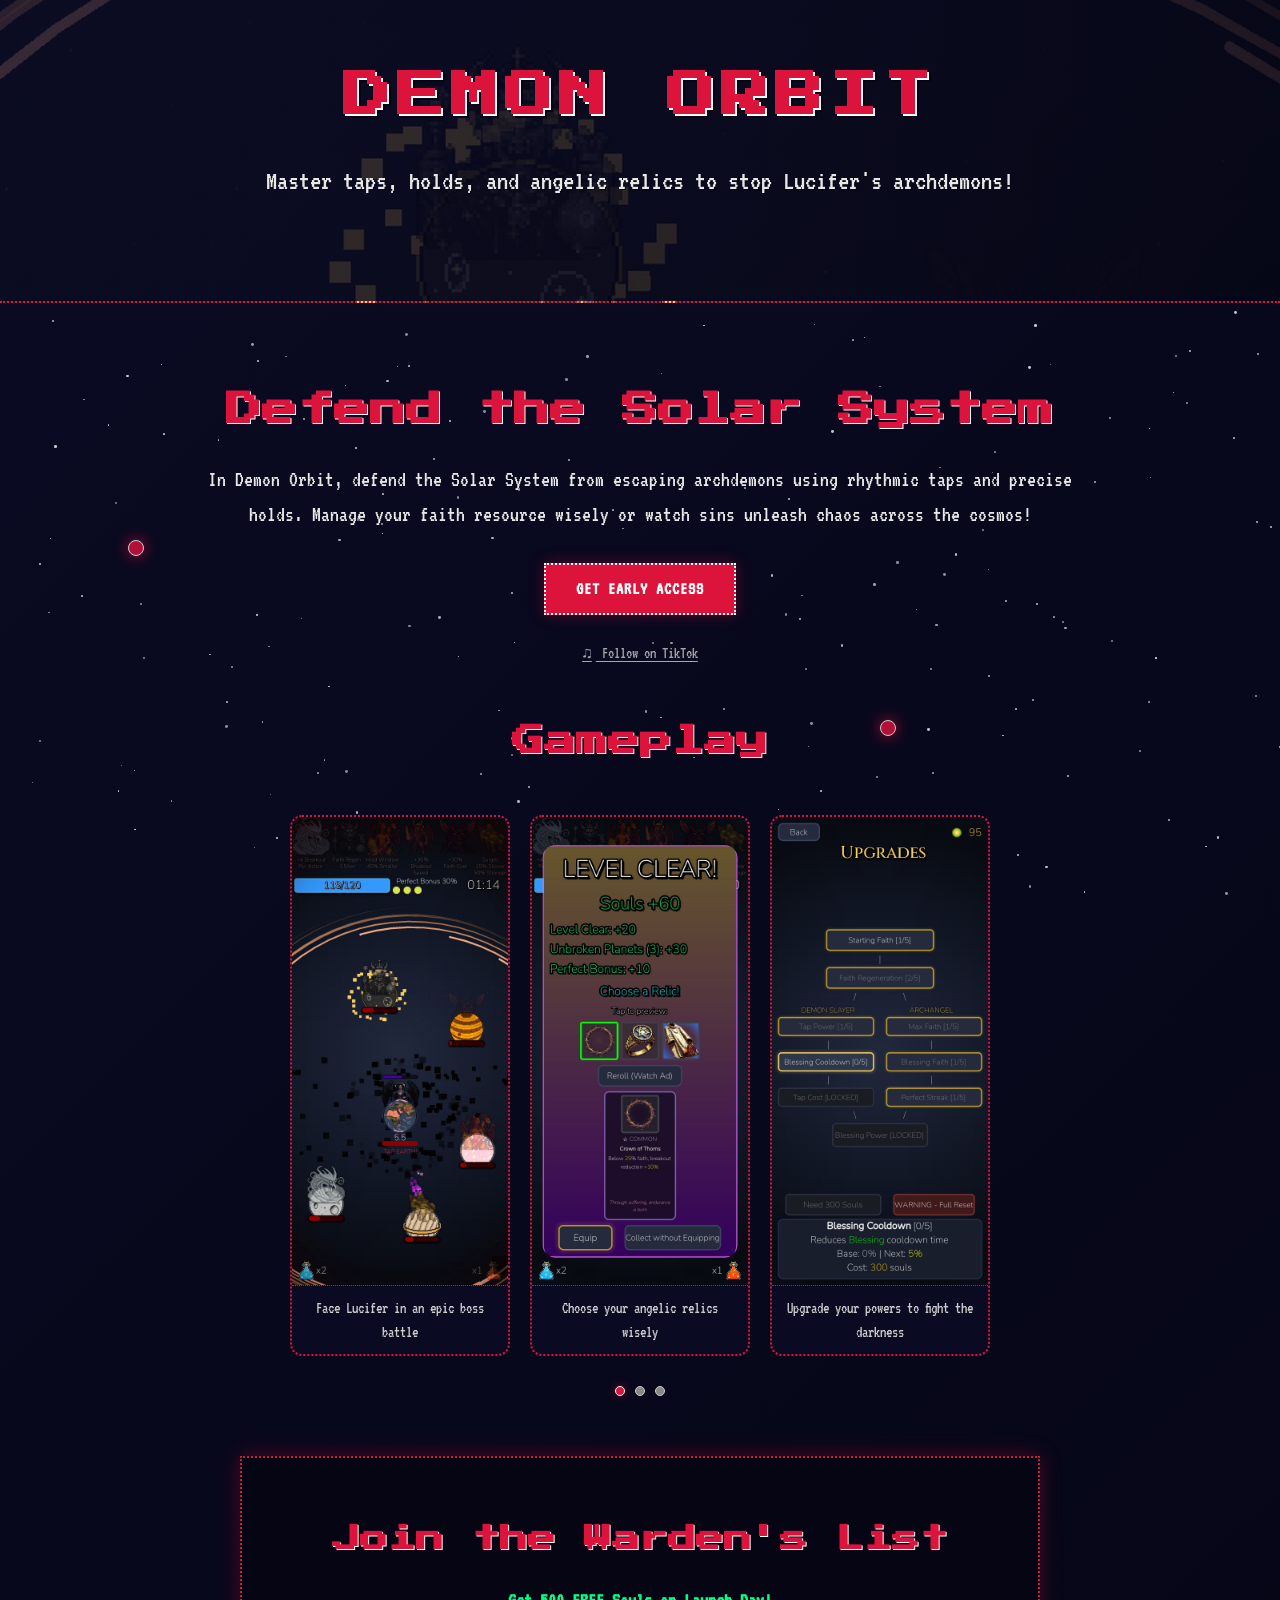
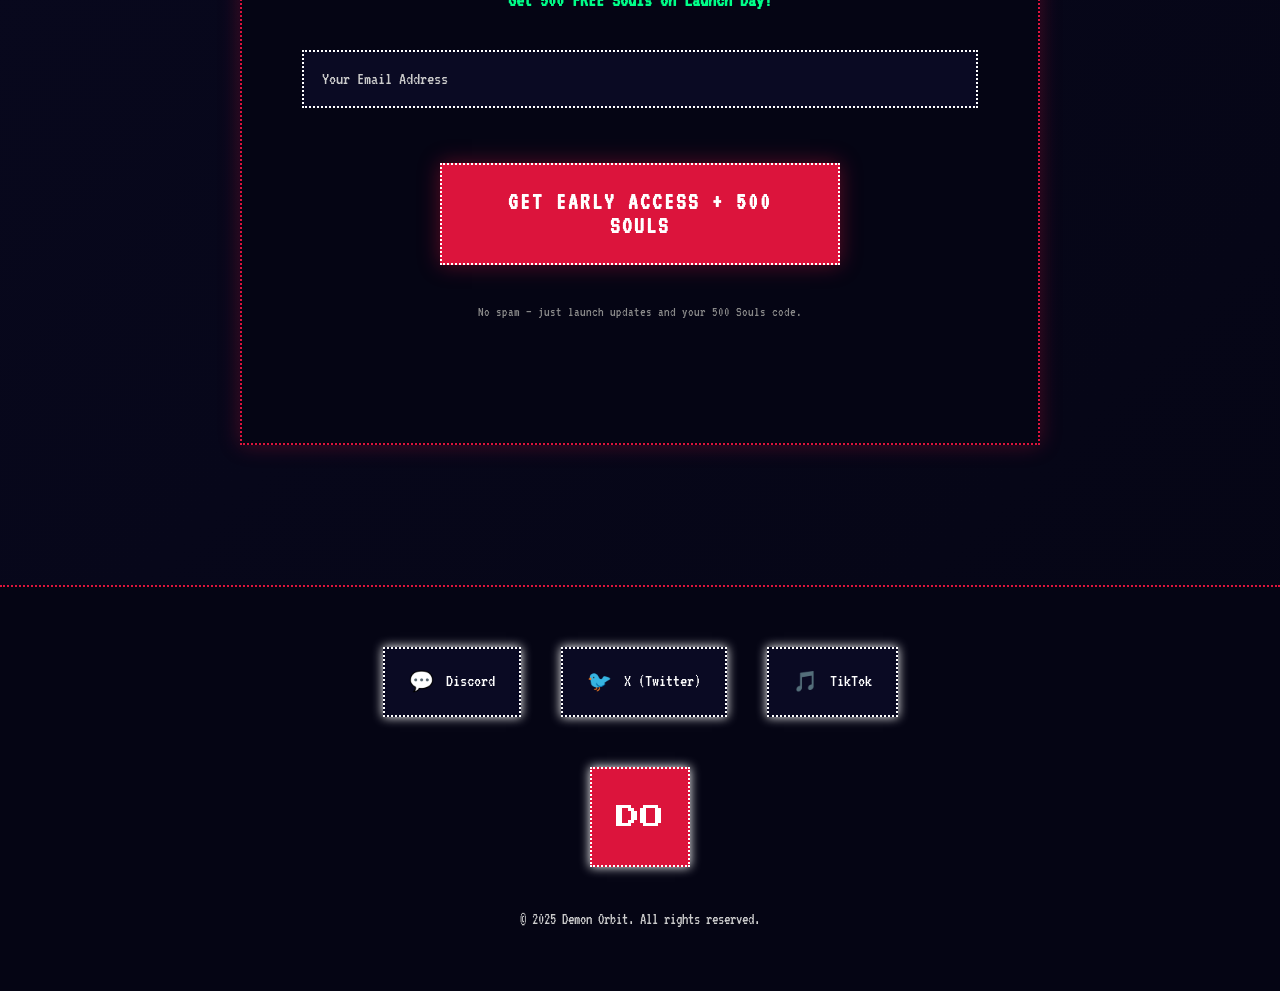
==== commit 7a0263c5: "SEO improvements" ====
--- a/index.html
+++ b/index.html
@@ -5,25 +5,51 @@
     <meta name="viewport" content="width=device-width, initial-scale=1.0">
     <title>Demon Orbit - Cosmic Tap Defense Game | Master Rhythmic Timing</title>
     <meta name="description" content="Tap and hold to defend planets from archdemons in this hybrid-casual game. Master rhythmic timing, collect angelic relics, and save the solar system. Join beta for 500 free Souls!">
-    <meta name="keywords" content="demon timing game, tap defense game, rhythm game, cosmic defense, hybrid casual game, tap and hold, archdemon, planet defense, indie game, mobile game, beta signup, free souls bonus, timing mechanics">
+    <meta name="keywords" content="roguelite, tap defense, mobile game, rhythm game, indie game, hybrid casual, archdemons, angelic relics, seven deadly sins, solar system, solo dev, cosmic defense">
     <meta name="author" content="Demon Orbit Team">
     <meta property="og:title" content="Demon Orbit - Cosmic Tap Defense Game | Master Rhythmic Timing">
     <meta property="og:description" content="Defend planets from archdemons using perfect timing! Join beta for 500 free Souls bonus.">
     <meta property="og:type" content="website">
-    <meta property="og:image" content="https://naamhenk.github.io/demon-orbit-landing/demon-orbit-banner.jpg">
-    <meta property="og:url" content="https://naamhenk.github.io/demon-orbit-landing/">
+    <meta property="og:image" content="https://demonorbit.com/demon-orbit-banner.jpg">
+    <meta property="og:url" content="https://demonorbit.com/">
+    <meta property="og:site_name" content="Demon Orbit">
     <meta name="twitter:card" content="summary_large_image">
     <meta name="twitter:title" content="Demon Orbit - Cosmic Tap Defense Game">
     <meta name="twitter:description" content="Master rhythmic timing to defend planets from archdemons. Join beta for 500 free Souls!">
-    <meta name="twitter:image" content="https://naamhenk.github.io/demon-orbit-landing/demon-orbit-banner.jpg">
-    <meta name="twitter:url" content="https://naamhenk.github.io/demon-orbit-landing/">
+    <meta name="twitter:image" content="https://demonorbit.com/demon-orbit-banner.jpg">
+    <meta name="twitter:url" content="https://demonorbit.com/">
     <meta name="robots" content="index, follow">
     <meta name="language" content="English">
     <meta name="revisit-after" content="7 days">
-    <link rel="canonical" href="https://naamhenk.github.io/demon-orbit-landing/">
-    <link rel="icon" type="image/svg+xml" href="data:image/svg+xml,<svg xmlns='http://www.w3.org/2000/svg' viewBox='0 0 32 32'><rect width='32' height='32' fill='%23DC143C'/><rect x='1' y='1' width='30' height='30' fill='none' stroke='%23FFFFFF' stroke-width='1' stroke-dasharray='2 2'/><text x='16' y='22' text-anchor='middle' font-family='monospace' font-size='14' font-weight='bold' fill='%23FFFFFF'>DO</text></svg>">
-    <link rel="apple-touch-icon" href="data:image/svg+xml,<svg xmlns='http://www.w3.org/2000/svg' viewBox='0 0 180 180'><rect width='180' height='180' rx='40' fill='%23DC143C'/><text x='90' y='115' text-anchor='middle' font-family='monospace' font-size='80' font-weight='bold' fill='%23FFFFFF'>DO</text></svg>">
+    <meta name="theme-color" content="#DC143C">
+    <link rel="canonical" href="https://demonorbit.com/">
+    <link rel="icon" type="image/svg+xml" href="favicon.svg">
+    <link rel="apple-touch-icon" href="favicon.svg">
     <link rel="stylesheet" href="styles.css">
+    <script type="application/ld+json">
+    {
+        "@context": "https://schema.org",
+        "@type": "VideoGame",
+        "name": "Demon Orbit",
+        "description": "Defend the Solar System from escaping archdemons using rhythmic taps and precise holds. Manage your faith resource wisely, collect angelic relics, and master timing across seven deadly sins themed planets.",
+        "genre": ["Roguelite", "Tap Defense", "Rhythm Game", "Hybrid Casual"],
+        "gamePlatform": ["Android", "iOS"],
+        "applicationCategory": "Game",
+        "operatingSystem": ["Android", "iOS"],
+        "offers": {
+            "@type": "Offer",
+            "price": "0",
+            "priceCurrency": "USD",
+            "availability": "https://schema.org/PreOrder"
+        },
+        "author": {
+            "@type": "Person",
+            "name": "NaamHenk"
+        },
+        "url": "https://demonorbit.com/",
+        "image": "https://demonorbit.com/demon-orbit-banner.jpg"
+    }
+    </script>
 </head>
 <body>
     <!-- Animated Background Elements -->
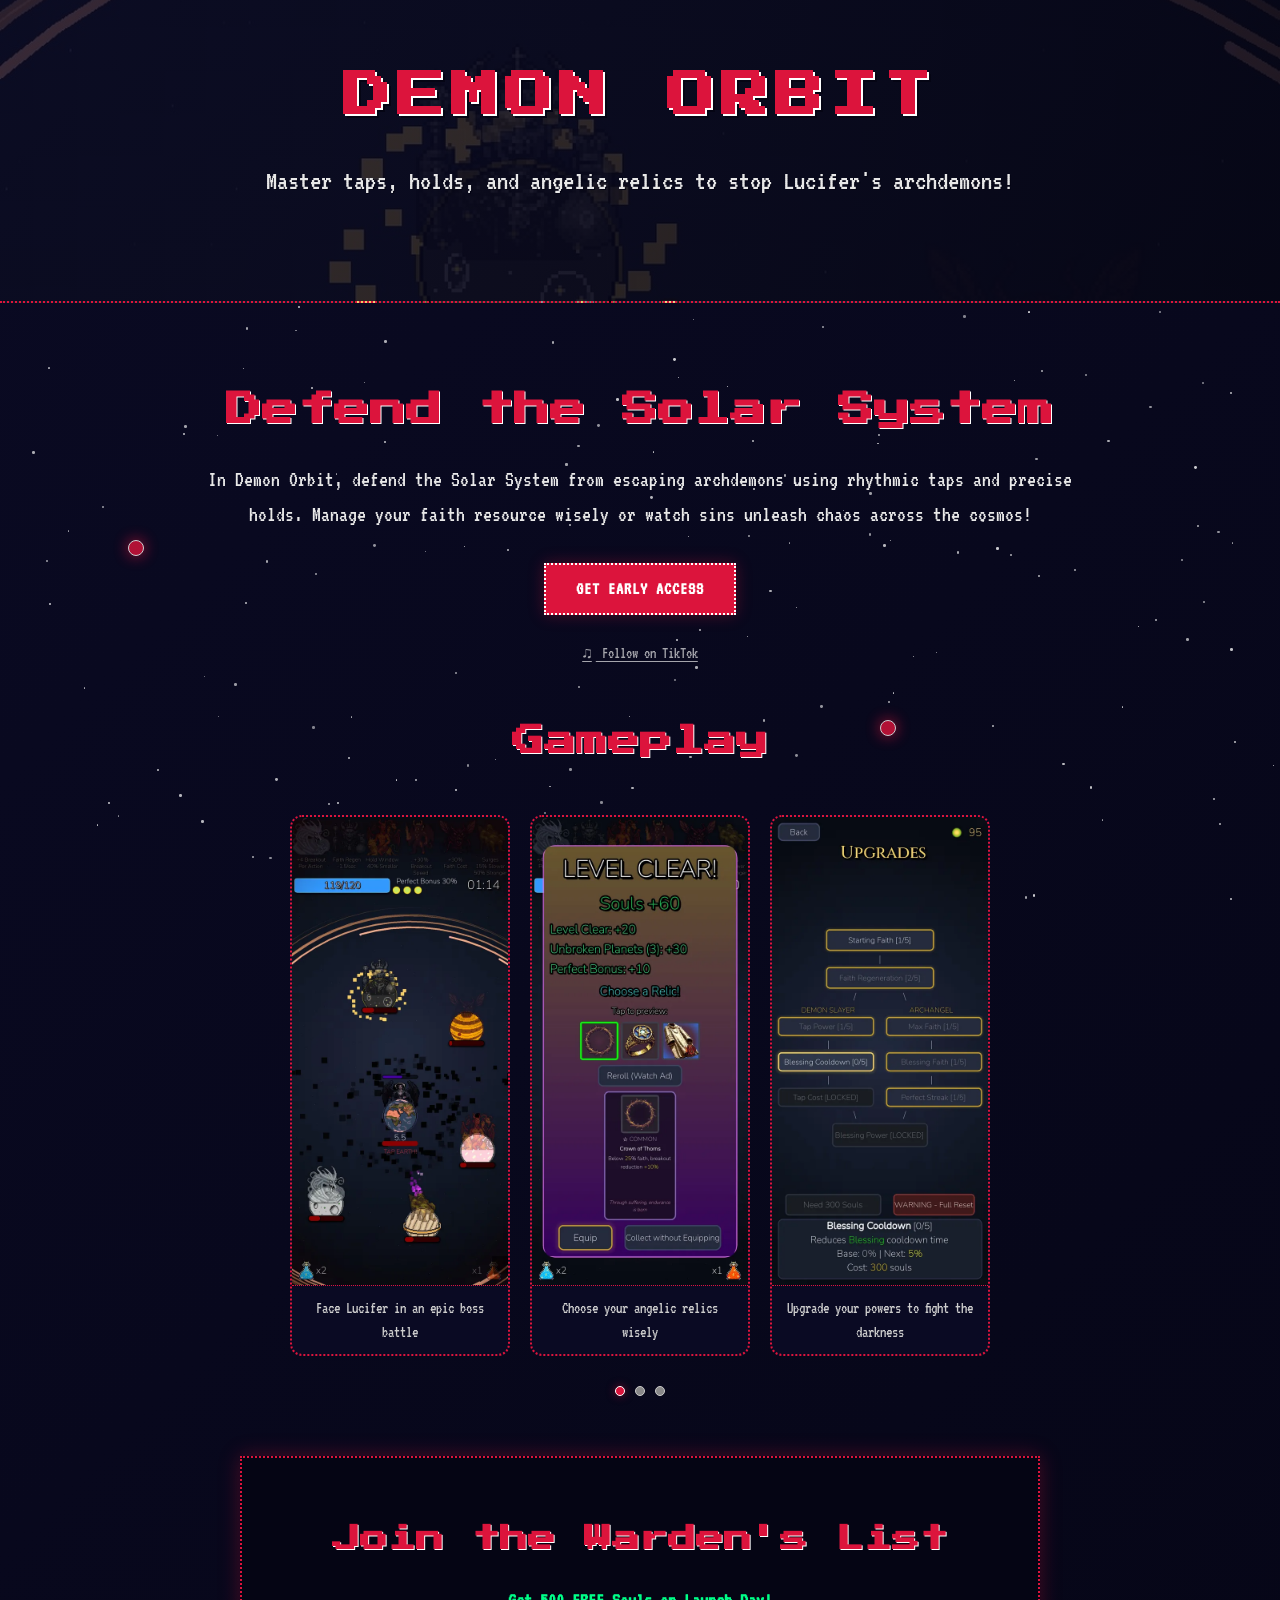
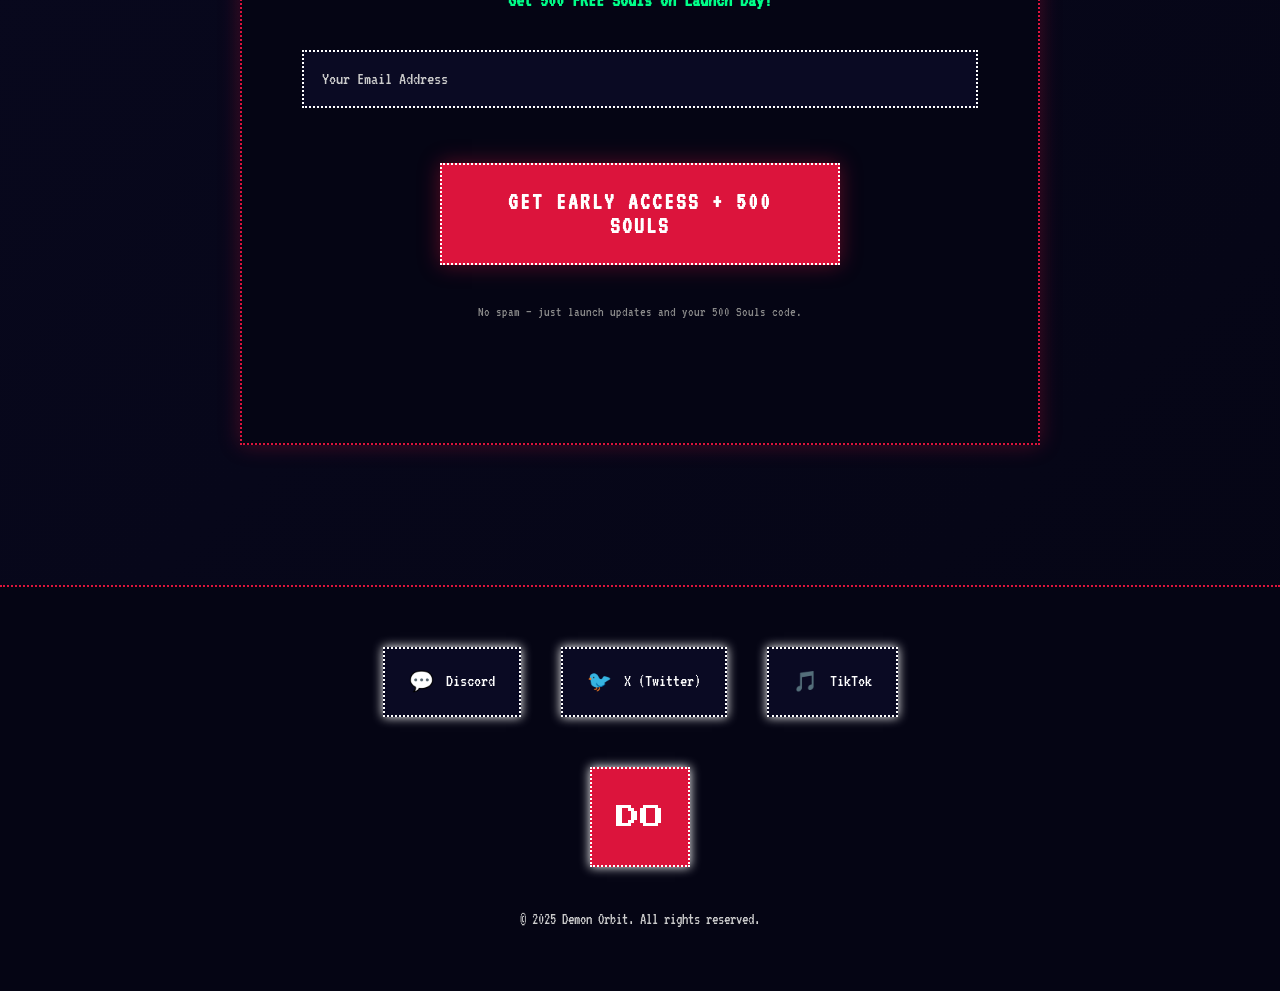
==== commit 2607329d: "Small performance upgrade" ====
--- a/index.html
+++ b/index.html
@@ -105,15 +105,15 @@
                         <div class="screenshot-carousel">
                             <div class="screenshot-track">
                                 <div class="screenshot-slide">
-                                    <img src="Screenshots/lucifer_boss_1.jpg" alt="Lucifer boss fight in Demon Orbit" class="screenshot-img" loading="lazy">
+                                    <img src="Screenshots/lucifer_boss_1.webp" alt="Lucifer boss fight in Demon Orbit" class="screenshot-img" width="540" height="1170" loading="lazy">
                                     <p class="screenshot-caption">Face Lucifer in an epic boss battle</p>
                                 </div>
                                 <div class="screenshot-slide">
-                                    <img src="Screenshots/relic_selection_1.jpg" alt="Angelic relic selection screen in Demon Orbit" class="screenshot-img" loading="lazy">
+                                    <img src="Screenshots/relic_selection_1.webp" alt="Angelic relic selection screen in Demon Orbit" class="screenshot-img" width="540" height="1170" loading="lazy">
                                     <p class="screenshot-caption">Choose your angelic relics wisely</p>
                                 </div>
                                 <div class="screenshot-slide">
-                                    <img src="Screenshots/upgrades_screen.jpg" alt="Upgrade progression screen in Demon Orbit" class="screenshot-img" loading="lazy">
+                                    <img src="Screenshots/upgrades_screen.webp" alt="Upgrade progression screen in Demon Orbit" class="screenshot-img" width="540" height="1170" loading="lazy">
                                     <p class="screenshot-caption">Upgrade your powers to fight the darkness</p>
                                 </div>
                             </div>
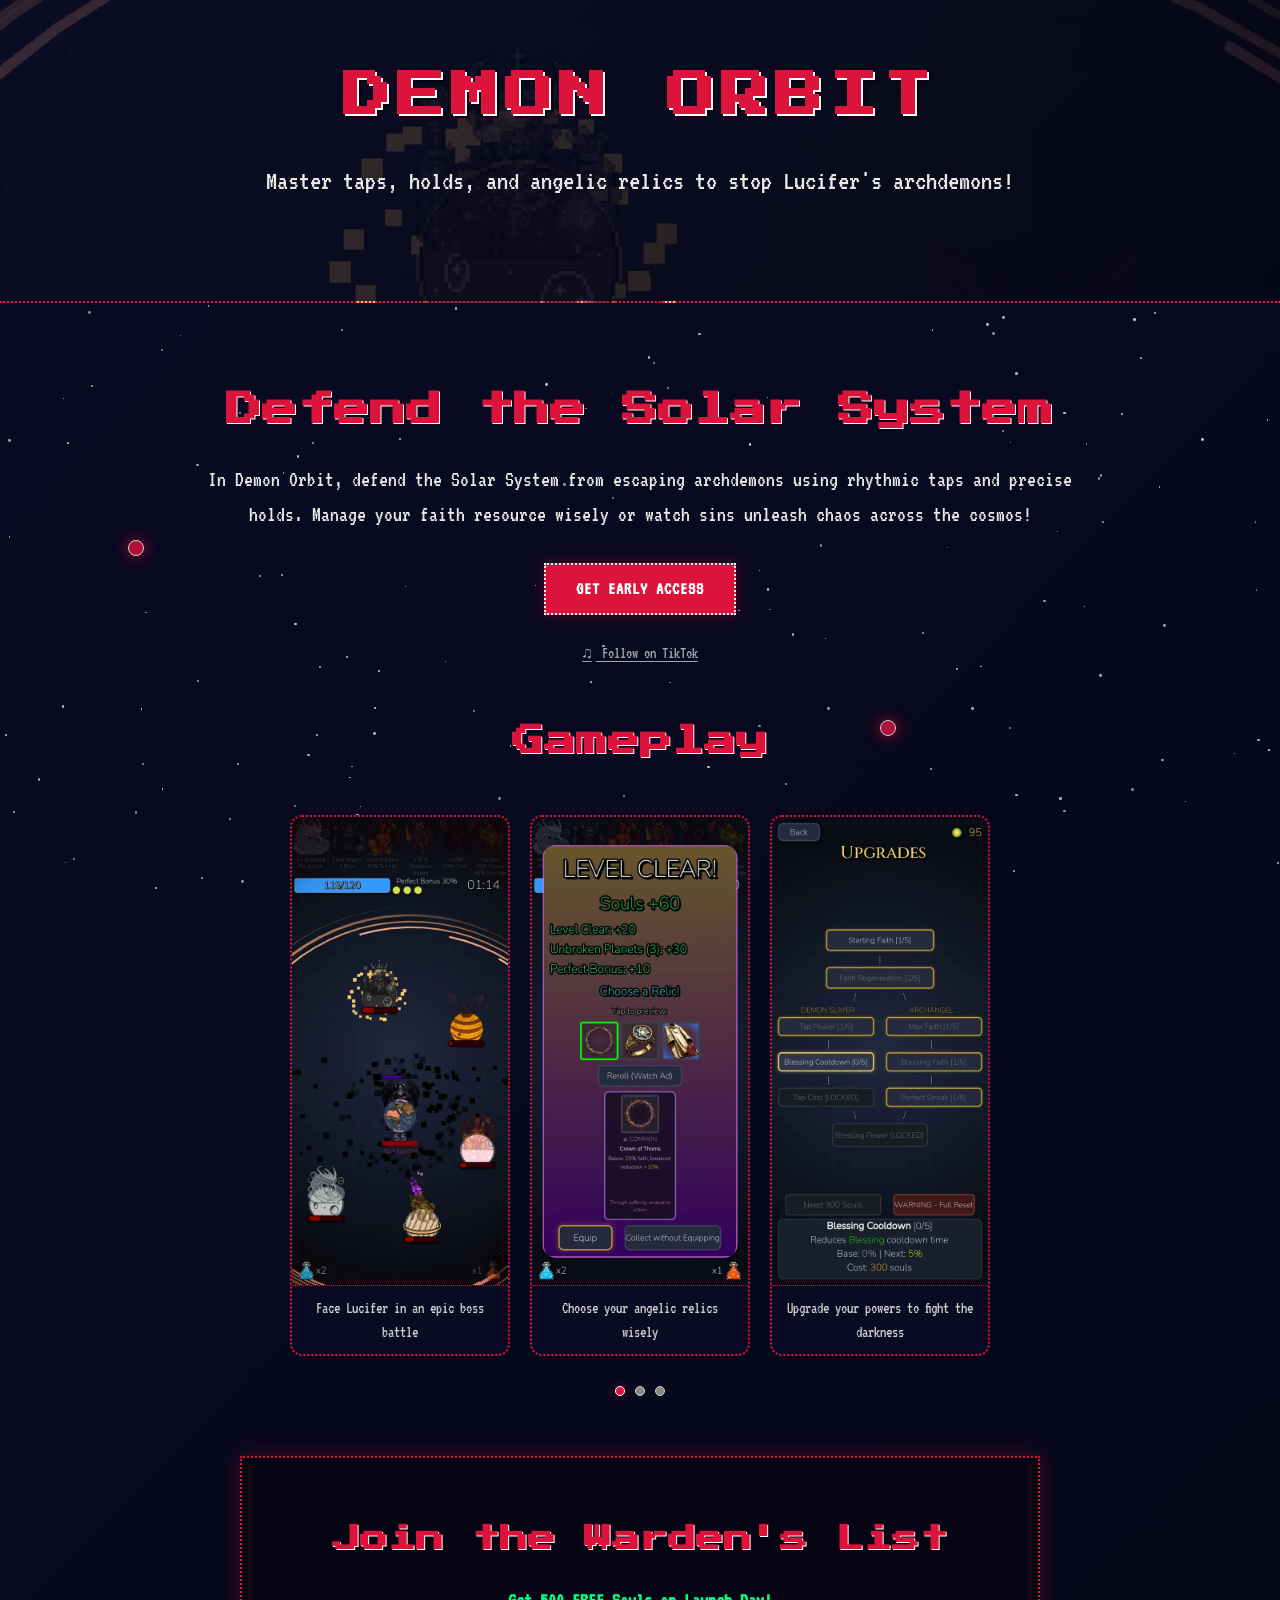
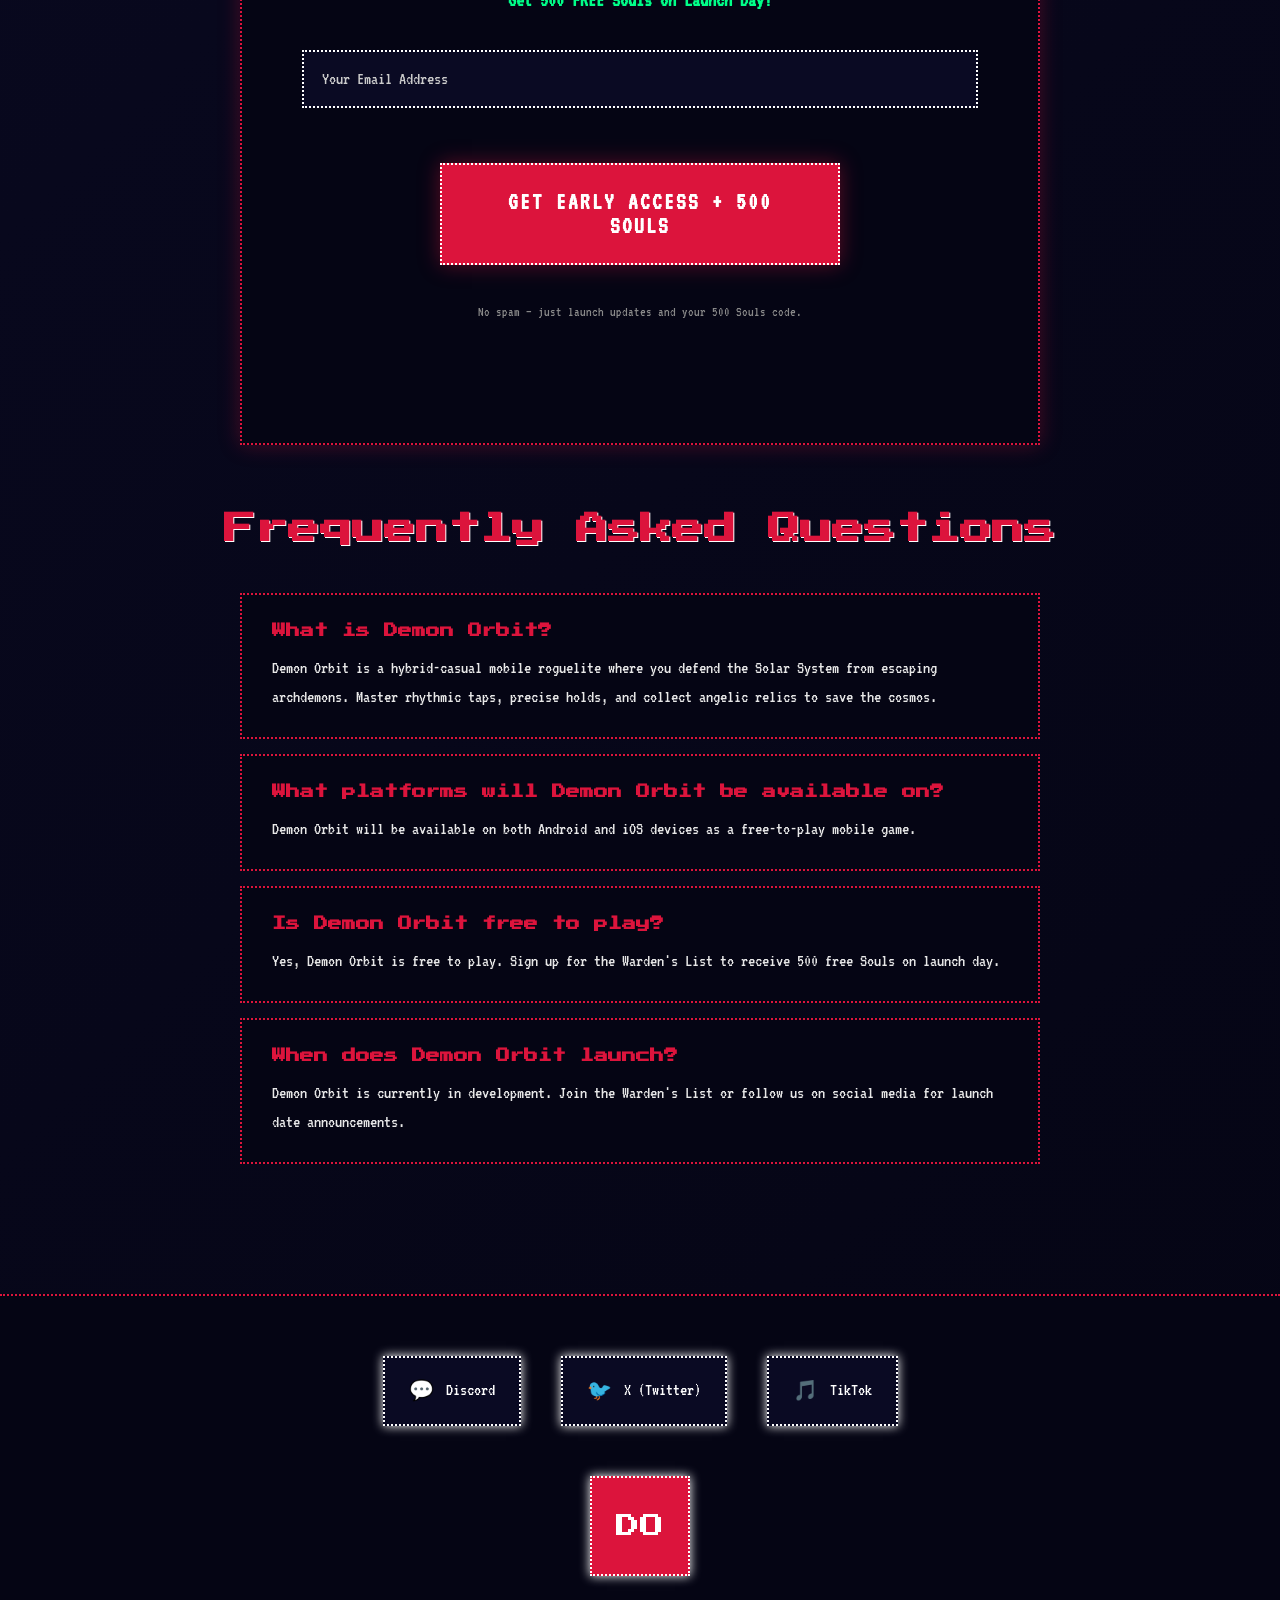
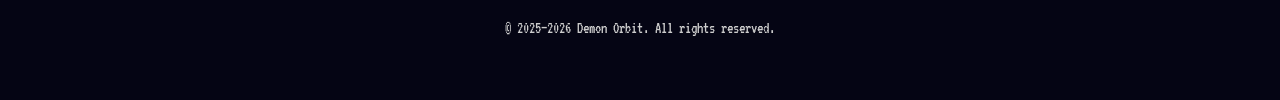
==== commit a055015b: "Fix social links, SEO overhaul, and performance improvements - Fix Discord, X (@demon_orbit), and Ti" ====
--- a/index.html
+++ b/index.html
@@ -3,28 +3,38 @@
 <head>
     <meta charset="UTF-8">
     <meta name="viewport" content="width=device-width, initial-scale=1.0">
-    <title>Demon Orbit - Cosmic Tap Defense Game | Master Rhythmic Timing</title>
-    <meta name="description" content="Tap and hold to defend planets from archdemons in this hybrid-casual game. Master rhythmic timing, collect angelic relics, and save the solar system. Join beta for 500 free Souls!">
-    <meta name="keywords" content="roguelite, tap defense, mobile game, rhythm game, indie game, hybrid casual, archdemons, angelic relics, seven deadly sins, solar system, solo dev, cosmic defense">
+    <title>Demon Orbit - Mobile Roguelite Tap Defense Game</title>
+    <meta name="description" content="Demon Orbit is a free mobile roguelite where you tap and time your defense against archdemons. Collect angelic relics, master rhythmic combat, and save the cosmos.">
+    <meta name="keywords" content="demon orbit, demon orbit game, roguelite, roguelite mobile, roguelite mobile game, best roguelite mobile, roguelike mobile, tap defense, tap defense game, tap timing game, rhythm defense game, clicker game, clicker defense, indie game, mobile indie game, android indie games, indie games mobile, hybrid casual, hybrid casual game, free roguelite, free mobile game, cosmic defense game, solo dev game, seven deadly sins game, archdemons, angelic relics">
     <meta name="author" content="Demon Orbit Team">
-    <meta property="og:title" content="Demon Orbit - Cosmic Tap Defense Game | Master Rhythmic Timing">
+    <meta property="og:title" content="Demon Orbit - Mobile Roguelite Tap Defense Game">
     <meta property="og:description" content="Defend planets from archdemons using perfect timing! Join beta for 500 free Souls bonus.">
     <meta property="og:type" content="website">
-    <meta property="og:image" content="https://demonorbit.com/demon-orbit-banner.jpg">
+    <meta property="og:image" content="https://demonorbit.com/demon-orbit-banner.webp">
     <meta property="og:url" content="https://demonorbit.com/">
     <meta property="og:site_name" content="Demon Orbit">
+    <meta property="og:locale" content="en_US">
     <meta name="twitter:card" content="summary_large_image">
-    <meta name="twitter:title" content="Demon Orbit - Cosmic Tap Defense Game">
+    <meta name="twitter:title" content="Demon Orbit - Mobile Roguelite Tap Defense Game">
     <meta name="twitter:description" content="Master rhythmic timing to defend planets from archdemons. Join beta for 500 free Souls!">
-    <meta name="twitter:image" content="https://demonorbit.com/demon-orbit-banner.jpg">
+    <meta name="twitter:image" content="https://demonorbit.com/demon-orbit-banner.webp">
     <meta name="twitter:url" content="https://demonorbit.com/">
+    <meta name="twitter:site" content="@demon_orbit">
+    <meta name="twitter:creator" content="@demon_orbit">
     <meta name="robots" content="index, follow">
     <meta name="language" content="English">
     <meta name="revisit-after" content="7 days">
     <meta name="theme-color" content="#DC143C">
+    <meta name="rating" content="general">
     <link rel="canonical" href="https://demonorbit.com/">
     <link rel="icon" type="image/svg+xml" href="favicon.svg">
     <link rel="apple-touch-icon" href="favicon.svg">
+    <link rel="preconnect" href="https://fonts.googleapis.com">
+    <link rel="preconnect" href="https://fonts.gstatic.com" crossorigin>
+    <link href="https://fonts.googleapis.com/css2?family=VT323:wght@400&family=Press+Start+2P&display=swap" rel="stylesheet">
+    <link rel="preload" href="demon-orbit-banner.webp" as="image" type="image/webp">
+    <link rel="preconnect" href="https://groot.mailerlite.com">
+    <link rel="preconnect" href="https://assets.mailerlite.com">
     <link rel="stylesheet" href="styles.css">
     <script type="application/ld+json">
     {
@@ -42,12 +52,61 @@
             "priceCurrency": "USD",
             "availability": "https://schema.org/PreOrder"
         },
+        "playMode": "SinglePlayer",
+        "inLanguage": "en",
+        "dateCreated": "2025-01-01",
+        "dateModified": "2026-03-24",
         "author": {
             "@type": "Person",
             "name": "NaamHenk"
         },
         "url": "https://demonorbit.com/",
-        "image": "https://demonorbit.com/demon-orbit-banner.jpg"
+        "image": "https://demonorbit.com/demon-orbit-banner.webp",
+        "screenshot": [
+            "https://demonorbit.com/Screenshots/lucifer_boss_1.webp",
+            "https://demonorbit.com/Screenshots/relic_selection_1.webp",
+            "https://demonorbit.com/Screenshots/upgrades_screen.webp"
+        ]
+    }
+    </script>
+    <script type="application/ld+json">
+    {
+        "@context": "https://schema.org",
+        "@type": "FAQPage",
+        "mainEntity": [
+            {
+                "@type": "Question",
+                "name": "What is Demon Orbit?",
+                "acceptedAnswer": {
+                    "@type": "Answer",
+                    "text": "Demon Orbit is a hybrid-casual mobile roguelite where you defend the Solar System from escaping archdemons. Master rhythmic taps, precise holds, and collect angelic relics to save the cosmos."
+                }
+            },
+            {
+                "@type": "Question",
+                "name": "What platforms will Demon Orbit be available on?",
+                "acceptedAnswer": {
+                    "@type": "Answer",
+                    "text": "Demon Orbit will be available on both Android and iOS devices as a free-to-play mobile game."
+                }
+            },
+            {
+                "@type": "Question",
+                "name": "Is Demon Orbit free to play?",
+                "acceptedAnswer": {
+                    "@type": "Answer",
+                    "text": "Yes, Demon Orbit is free to play. Sign up for the Warden's List to receive 500 free Souls on launch day."
+                }
+            },
+            {
+                "@type": "Question",
+                "name": "When does Demon Orbit launch?",
+                "acceptedAnswer": {
+                    "@type": "Answer",
+                    "text": "Demon Orbit is currently in development. Join the Warden's List or follow us on social media for launch date announcements."
+                }
+            }
+        ]
     }
     </script>
 </head>
@@ -62,7 +121,7 @@
     </div>
 
     <!-- Header Banner with Background Image -->
-    <header class="header" style="background-image: url('demon-orbit-banner.jpg');">
+    <header class="header" style="background-image: url('demon-orbit-banner.webp');">
         <div class="header-overlay"></div>
         <div class="container">
             <h1 class="game-title">DEMON ORBIT</h1>
@@ -90,7 +149,7 @@
                     </div>
 
                     <p class="hero-secondary-link">
-                        <a href="https://www.tiktok.com/@demonorbit" target="_blank" rel="noopener noreferrer" class="tiktok-subtle-link">
+                        <a href="https://www.tiktok.com/@demonorbitgame" target="_blank" rel="noopener noreferrer" class="tiktok-subtle-link">
                             <span class="tiktok-icon">&#9835;</span> Follow on TikTok
                         </a>
                     </p>
@@ -147,6 +206,31 @@
                     </div>
                 </div>
             </section>
+
+            <!-- FAQ Section -->
+            <section class="faq-section" id="faq">
+                <div class="section-content">
+                    <h2 class="section-title">Frequently Asked Questions</h2>
+                    <div class="faq-list">
+                        <div class="faq-item">
+                            <h3 class="faq-question">What is Demon Orbit?</h3>
+                            <p class="faq-answer">Demon Orbit is a hybrid-casual mobile roguelite where you defend the Solar System from escaping archdemons. Master rhythmic taps, precise holds, and collect angelic relics to save the cosmos.</p>
+                        </div>
+                        <div class="faq-item">
+                            <h3 class="faq-question">What platforms will Demon Orbit be available on?</h3>
+                            <p class="faq-answer">Demon Orbit will be available on both Android and iOS devices as a free-to-play mobile game.</p>
+                        </div>
+                        <div class="faq-item">
+                            <h3 class="faq-question">Is Demon Orbit free to play?</h3>
+                            <p class="faq-answer">Yes, Demon Orbit is free to play. Sign up for the Warden's List to receive 500 free Souls on launch day.</p>
+                        </div>
+                        <div class="faq-item">
+                            <h3 class="faq-question">When does Demon Orbit launch?</h3>
+                            <p class="faq-answer">Demon Orbit is currently in development. Join the Warden's List or follow us on social media for launch date announcements.</p>
+                        </div>
+                    </div>
+                </div>
+            </section>
         </div>
     </main>
 
@@ -154,13 +238,13 @@
     <footer class="footer">
         <div class="container">
             <div class="social-links">
-                <a href="https://discord.gg/bA3EVRBx" class="social-link" target="_blank" rel="noopener noreferrer" aria-label="Join Demon Orbit Discord community">
+                <a href="https://discord.gg/tTaZUpHDRq" class="social-link" target="_blank" rel="noopener noreferrer" aria-label="Join Demon Orbit Discord community">
                     <span class="social-icon">💬</span> Discord
                 </a>
-                <a href="https://x.com/demonorbit" class="social-link" target="_blank" rel="noopener noreferrer" aria-label="Follow Demon Orbit on X (Twitter)">
+                <a href="https://x.com/demon_orbit" class="social-link" target="_blank" rel="noopener noreferrer" aria-label="Follow Demon Orbit on X (Twitter)">
                     <span class="social-icon">🐦</span> X (Twitter)
                 </a>
-                <a href="https://www.tiktok.com/@demonorbit" class="social-link" target="_blank" rel="noopener noreferrer" aria-label="Follow Demon Orbit on TikTok">
+                <a href="https://www.tiktok.com/@demonorbitgame" class="social-link" target="_blank" rel="noopener noreferrer" aria-label="Follow Demon Orbit on TikTok">
                     <span class="social-icon">🎵</span> TikTok
                 </a>
             </div>
@@ -169,13 +253,13 @@
                 <span class="logo-text">DO</span>
             </div>
 
-            <p class="copyright">&copy; 2025 Demon Orbit. All rights reserved.</p>
+            <p class="copyright">&copy; 2025–2026 Demon Orbit. All rights reserved.</p>
         </div>
     </footer>
 
     <script src="content.js"></script>
     <script src="script.js"></script>
-    <script src="https://groot.mailerlite.com/js/w/webforms.min.js?v95037e5bac78f29ed026832ca21a7c7b"></script>
+    <script src="https://groot.mailerlite.com/js/w/webforms.min.js?v95037e5bac78f29ed026832ca21a7c7b" defer></script>
     <script>fetch("https://assets.mailerlite.com/jsonp/1939220/forms/180553238952543486/takel")</script>
 </body>
 </html>
--- a/styles.css
+++ b/styles.css
@@ -1,5 +1,4 @@
-/* Import Pixel Font */
-@import url('https://fonts.googleapis.com/css2?family=VT323:wght@400&family=Press+Start+2P&display=swap');
+/* Pixel Fonts loaded via <link> tags in index.html for better performance */
 
 /* CSS Reset and Variables */
 * {
@@ -588,6 +587,45 @@
     margin-top: 30px;
 }
 
+/* FAQ Section */
+.faq-section {
+    margin: 50px 0;
+    text-align: center;
+}
+
+.faq-list {
+    max-width: 800px;
+    margin: 0 auto;
+    text-align: left;
+}
+
+.faq-item {
+    background: var(--darker-navy);
+    border: var(--crimson-border);
+    padding: 25px 30px;
+    margin-bottom: 15px;
+    transition: box-shadow 0.3s ease;
+}
+
+.faq-item:hover {
+    box-shadow: var(--shadow-crimson);
+}
+
+.faq-question {
+    font-family: 'Press Start 2P', monospace;
+    font-size: 14px;
+    color: var(--crimson);
+    margin-bottom: 12px;
+    line-height: 1.6;
+}
+
+.faq-answer {
+    font-family: 'VT323', monospace;
+    font-size: 18px;
+    color: var(--light-gray);
+    line-height: 1.6;
+}
+
 /* Responsive Design */
 
 /* Tablet Styles */
@@ -644,6 +682,10 @@
         flex-direction: column;
         align-items: center;
         gap: 25px;
+    }
+
+    .faq-question {
+        font-size: 12px;
     }
 }
 
@@ -788,6 +830,18 @@
         font-size: 18px;
     }
     
+    .faq-item {
+        padding: 20px 15px;
+    }
+
+    .faq-question {
+        font-size: 11px;
+    }
+
+    .faq-answer {
+        font-size: 16px;
+    }
+
     /* Hide extra planets on mobile */
     .mobile-hidden {
         display: none;
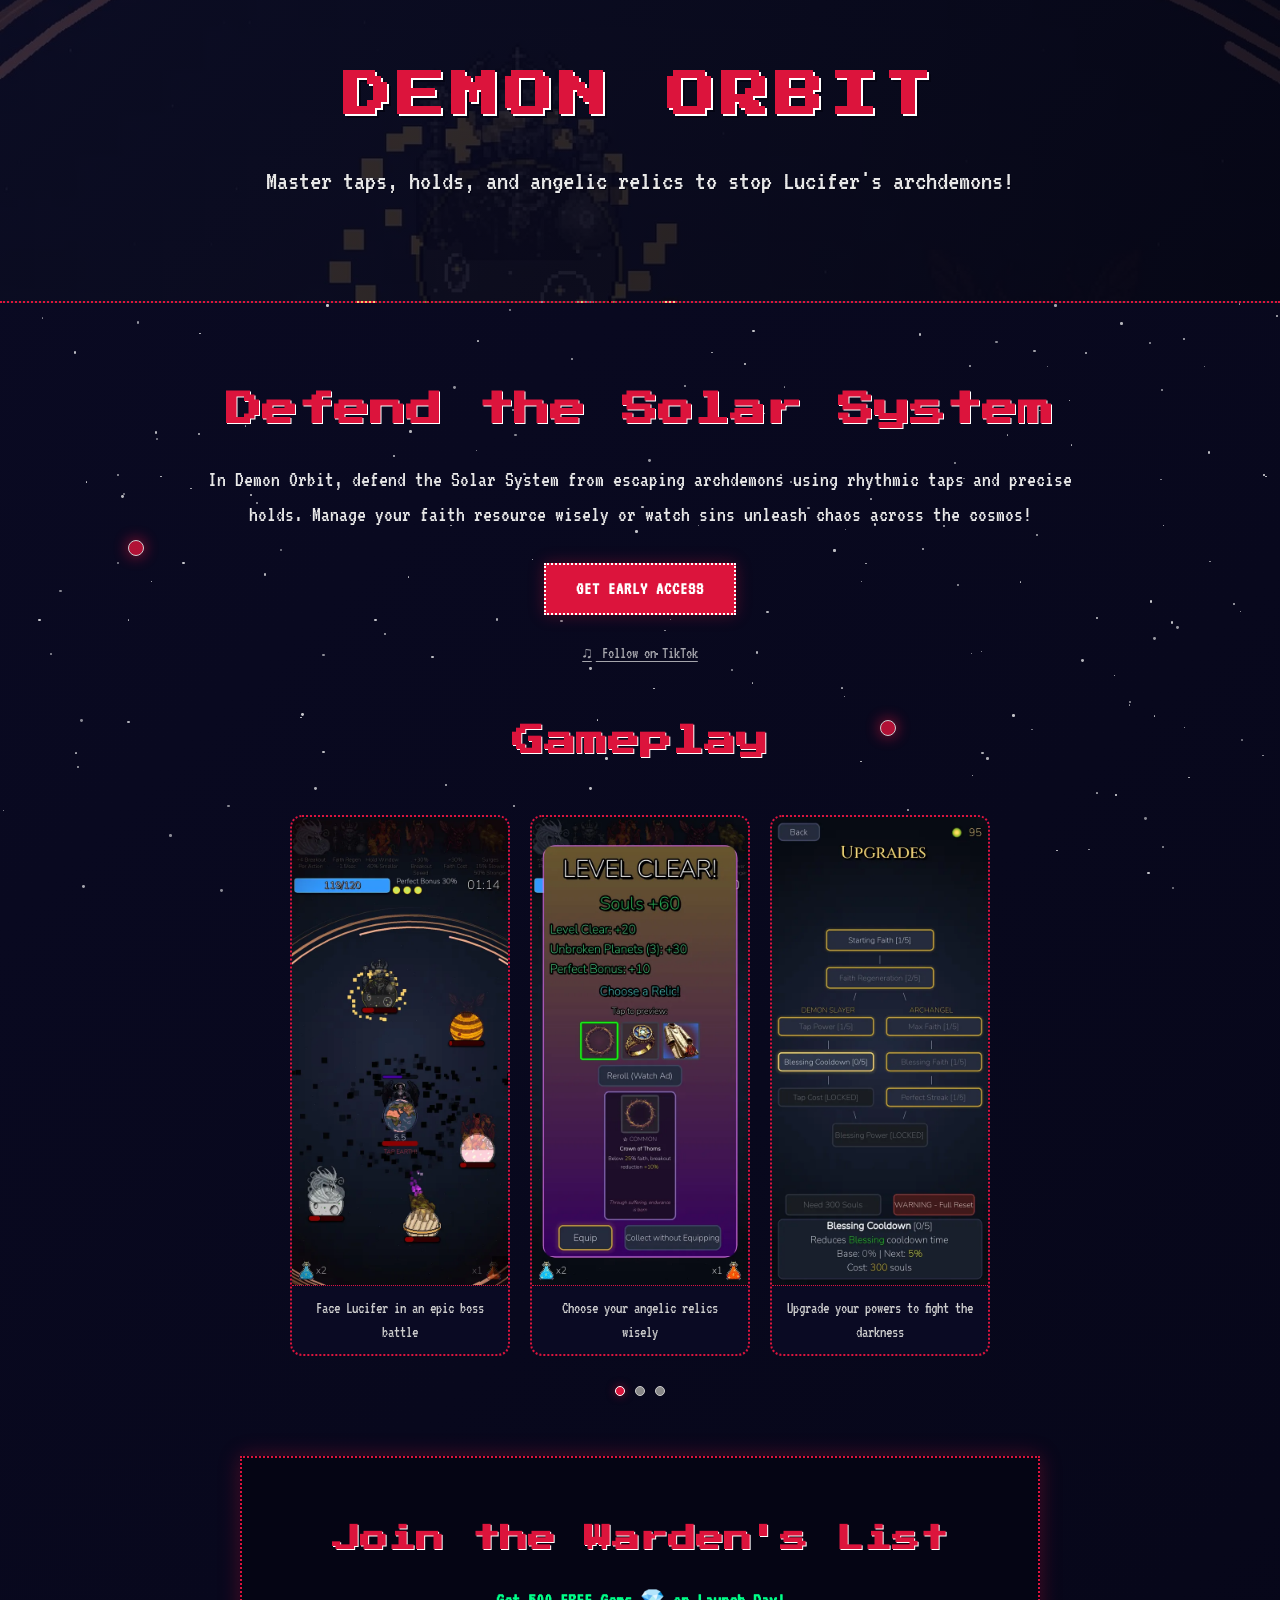
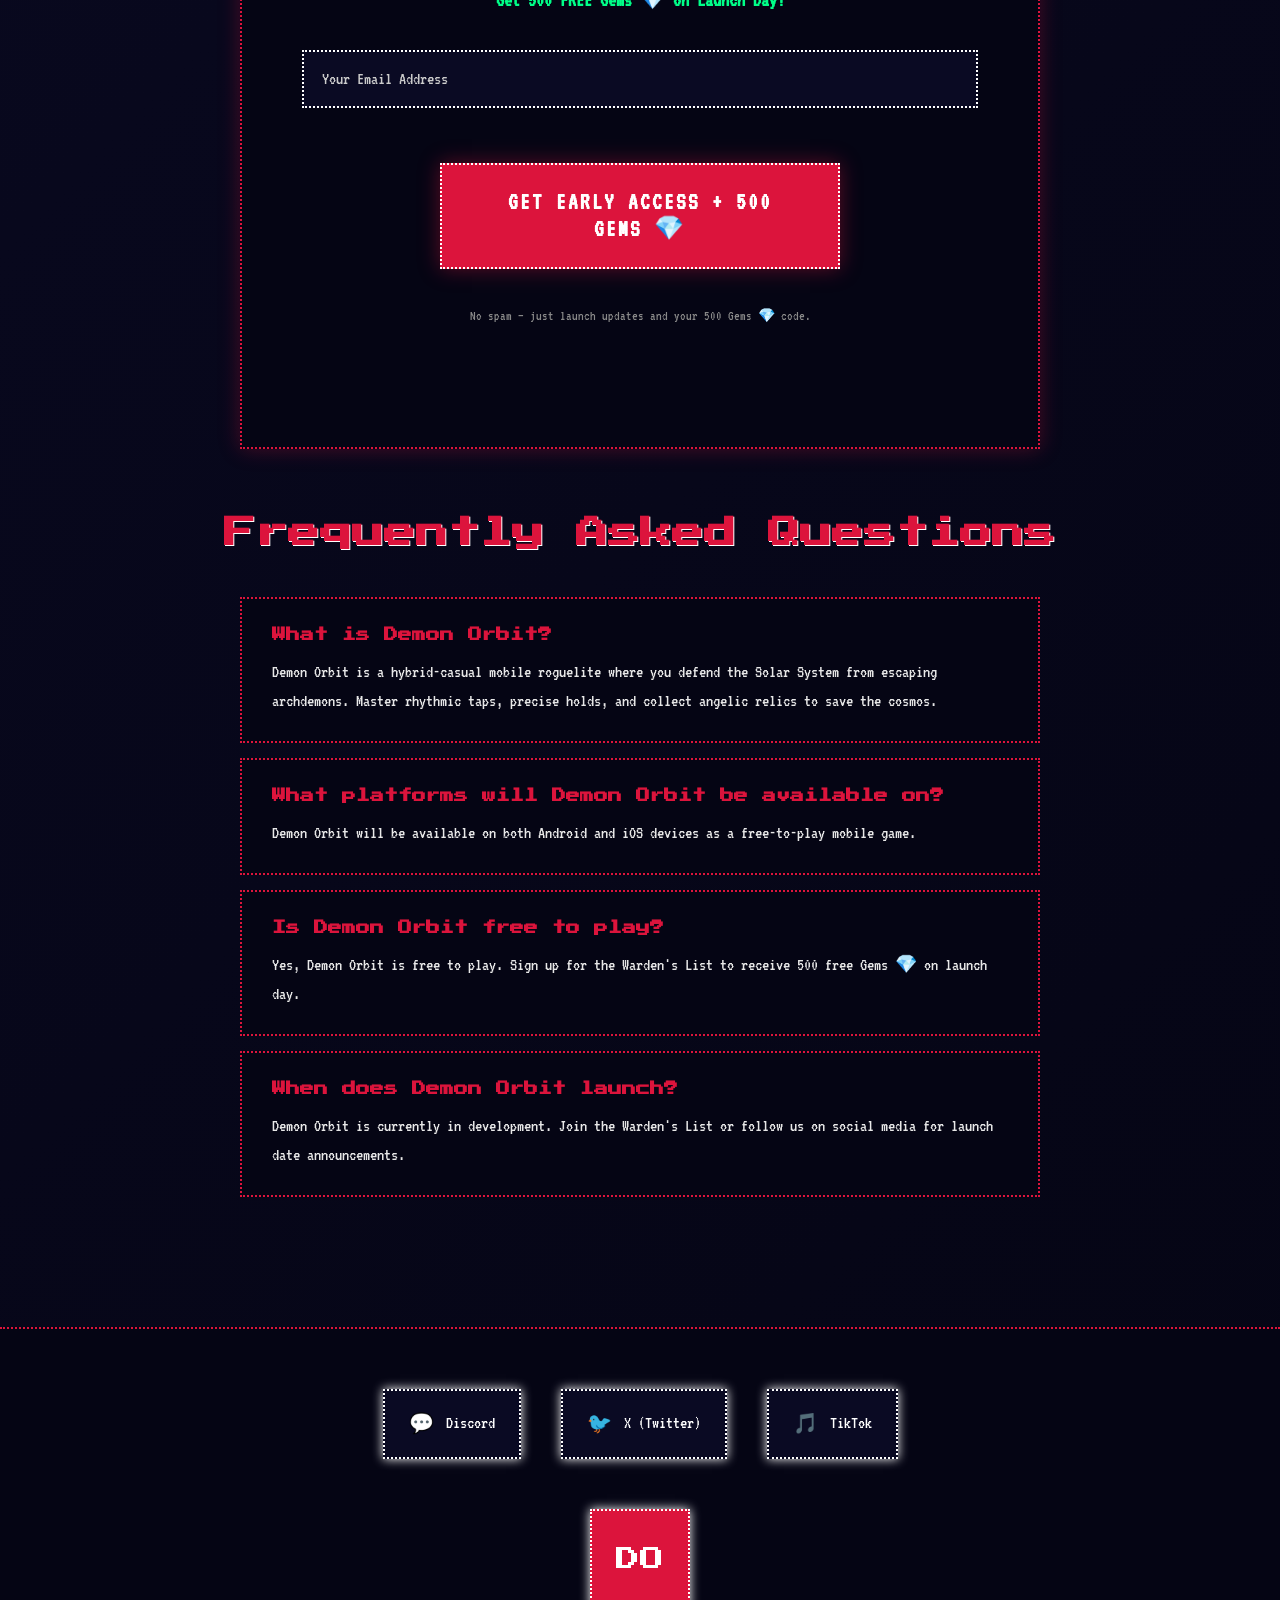
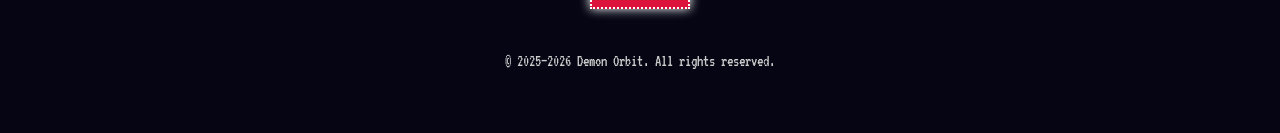
==== commit 8cc201b3: "Rename premium currency from Souls to Gems Co-Authored-By: Claude Opus 4.6 (1M context) <noreply@ant" ====
--- a/index.html
+++ b/index.html
@@ -8,7 +8,7 @@
     <meta name="keywords" content="demon orbit, demon orbit game, roguelite, roguelite mobile, roguelite mobile game, best roguelite mobile, roguelike mobile, tap defense, tap defense game, tap timing game, rhythm defense game, clicker game, clicker defense, indie game, mobile indie game, android indie games, indie games mobile, hybrid casual, hybrid casual game, free roguelite, free mobile game, cosmic defense game, solo dev game, seven deadly sins game, archdemons, angelic relics">
     <meta name="author" content="Demon Orbit Team">
     <meta property="og:title" content="Demon Orbit - Mobile Roguelite Tap Defense Game">
-    <meta property="og:description" content="Defend planets from archdemons using perfect timing! Join beta for 500 free Souls bonus.">
+    <meta property="og:description" content="Defend planets from archdemons using perfect timing! Join beta for 500 free Gems 💎 bonus.">
     <meta property="og:type" content="website">
     <meta property="og:image" content="https://demonorbit.com/demon-orbit-banner.webp">
     <meta property="og:url" content="https://demonorbit.com/">
@@ -16,7 +16,7 @@
     <meta property="og:locale" content="en_US">
     <meta name="twitter:card" content="summary_large_image">
     <meta name="twitter:title" content="Demon Orbit - Mobile Roguelite Tap Defense Game">
-    <meta name="twitter:description" content="Master rhythmic timing to defend planets from archdemons. Join beta for 500 free Souls!">
+    <meta name="twitter:description" content="Master rhythmic timing to defend planets from archdemons. Join beta for 500 free Gems 💎!">
     <meta name="twitter:image" content="https://demonorbit.com/demon-orbit-banner.webp">
     <meta name="twitter:url" content="https://demonorbit.com/">
     <meta name="twitter:site" content="@demon_orbit">
@@ -95,7 +95,7 @@
                 "name": "Is Demon Orbit free to play?",
                 "acceptedAnswer": {
                     "@type": "Answer",
-                    "text": "Yes, Demon Orbit is free to play. Sign up for the Warden's List to receive 500 free Souls on launch day."
+                    "text": "Yes, Demon Orbit is free to play. Sign up for the Warden's List to receive 500 free Gems 💎 on launch day."
                 }
             },
             {
@@ -191,7 +191,7 @@
                 <div class="section-content">
                     <div class="hero-cta">
                         <h3 class="signup-title">Join the Warden's List</h3>
-                        <p class="incentive-text">Get 500 FREE Souls on Launch Day!</p>
+                        <p class="incentive-text">Get 500 FREE Gems 💎 on Launch Day!</p>
 
                         <form class="signup-form" id="mailerlite-form" action="https://assets.mailerlite.com/jsonp/1939220/forms/180553238952543486/subscribe" method="post">
                             <div class="form-group">
@@ -199,8 +199,8 @@
                             </div>
                             <input type="hidden" name="ml-submit" value="1">
                             <input type="hidden" name="anticsrf" value="true">
-                            <button type="submit" class="hero-cta-button">Get Early Access + 500 Souls</button>
-                            <p class="form-trust">No spam — just launch updates and your 500 Souls code.</p>
+                            <button type="submit" class="hero-cta-button">Get Early Access + 500 Gems 💎</button>
+                            <p class="form-trust">No spam — just launch updates and your 500 Gems 💎 code.</p>
                             <p class="form-status" aria-live="polite"></p>
                         </form>
                     </div>
@@ -222,7 +222,7 @@
                         </div>
                         <div class="faq-item">
                             <h3 class="faq-question">Is Demon Orbit free to play?</h3>
-                            <p class="faq-answer">Yes, Demon Orbit is free to play. Sign up for the Warden's List to receive 500 free Souls on launch day.</p>
+                            <p class="faq-answer">Yes, Demon Orbit is free to play. Sign up for the Warden's List to receive 500 free Gems 💎 on launch day.</p>
                         </div>
                         <div class="faq-item">
                             <h3 class="faq-question">When does Demon Orbit launch?</h3>
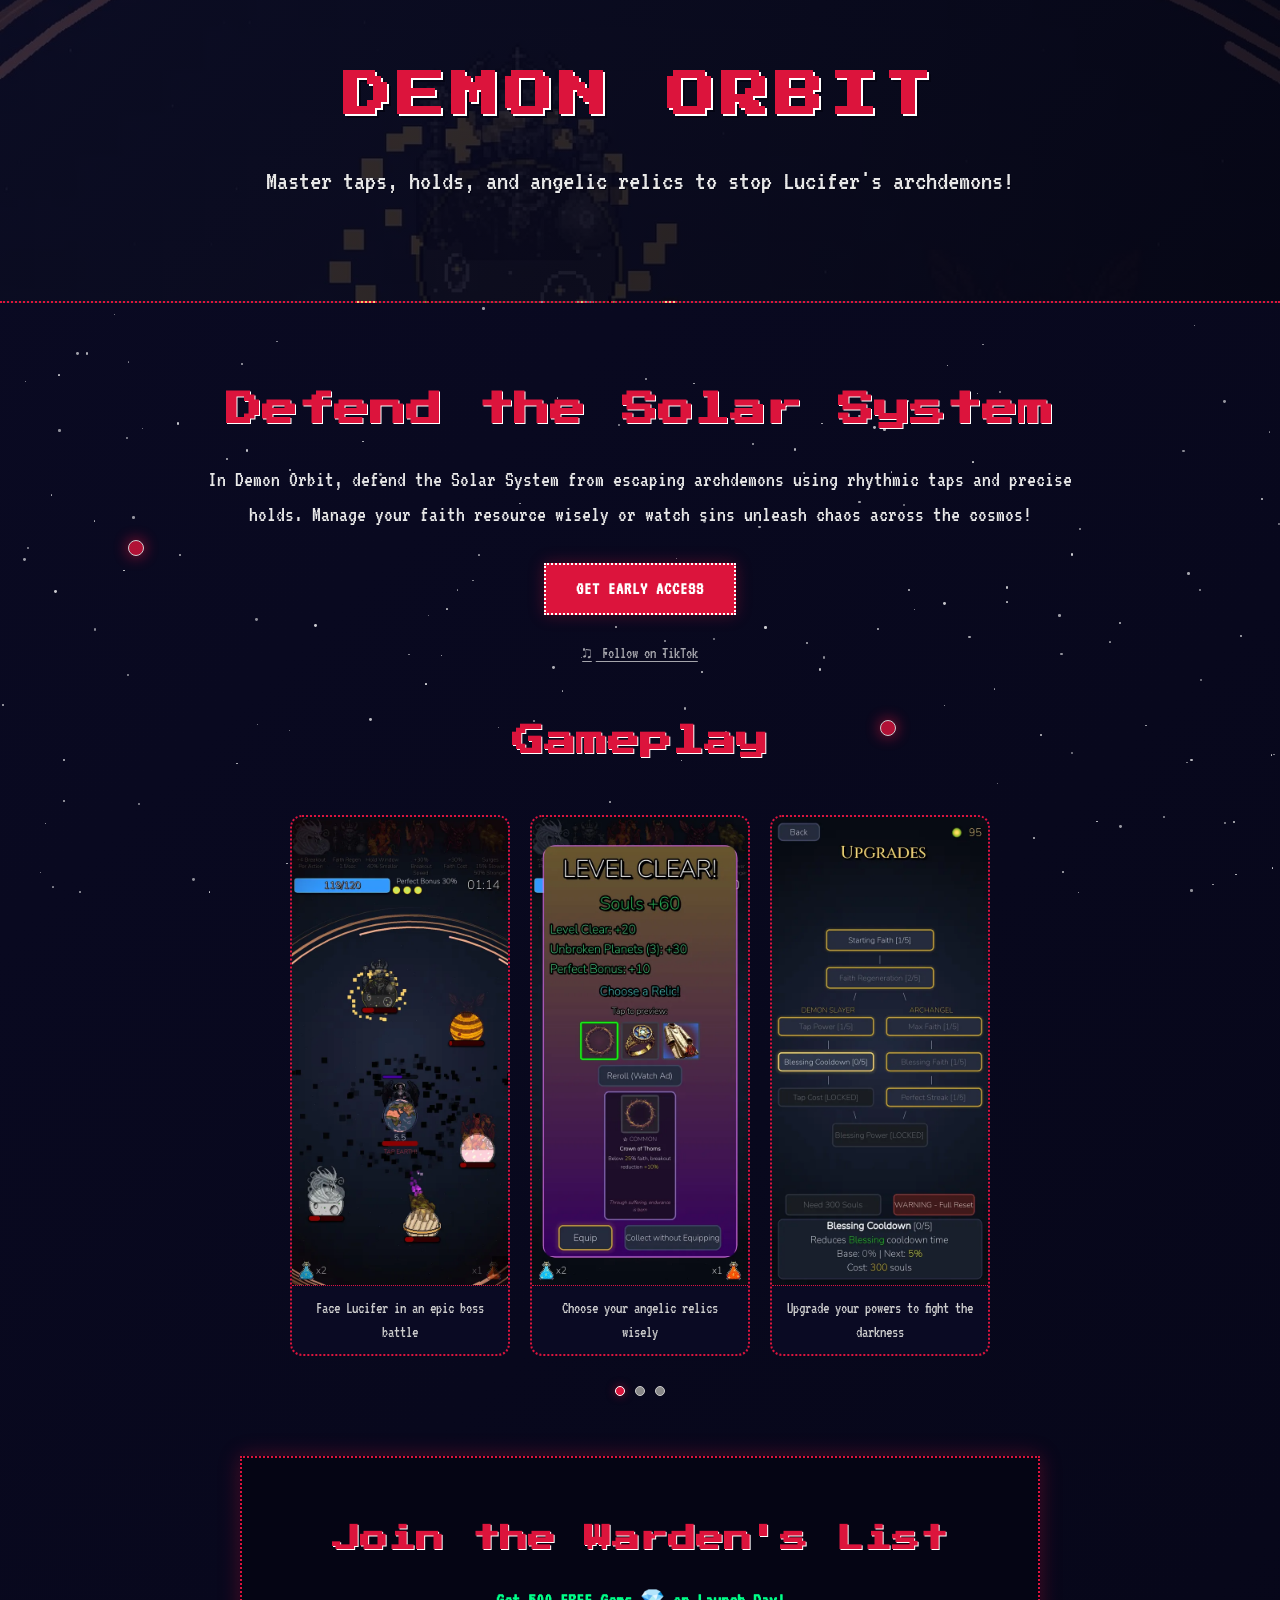
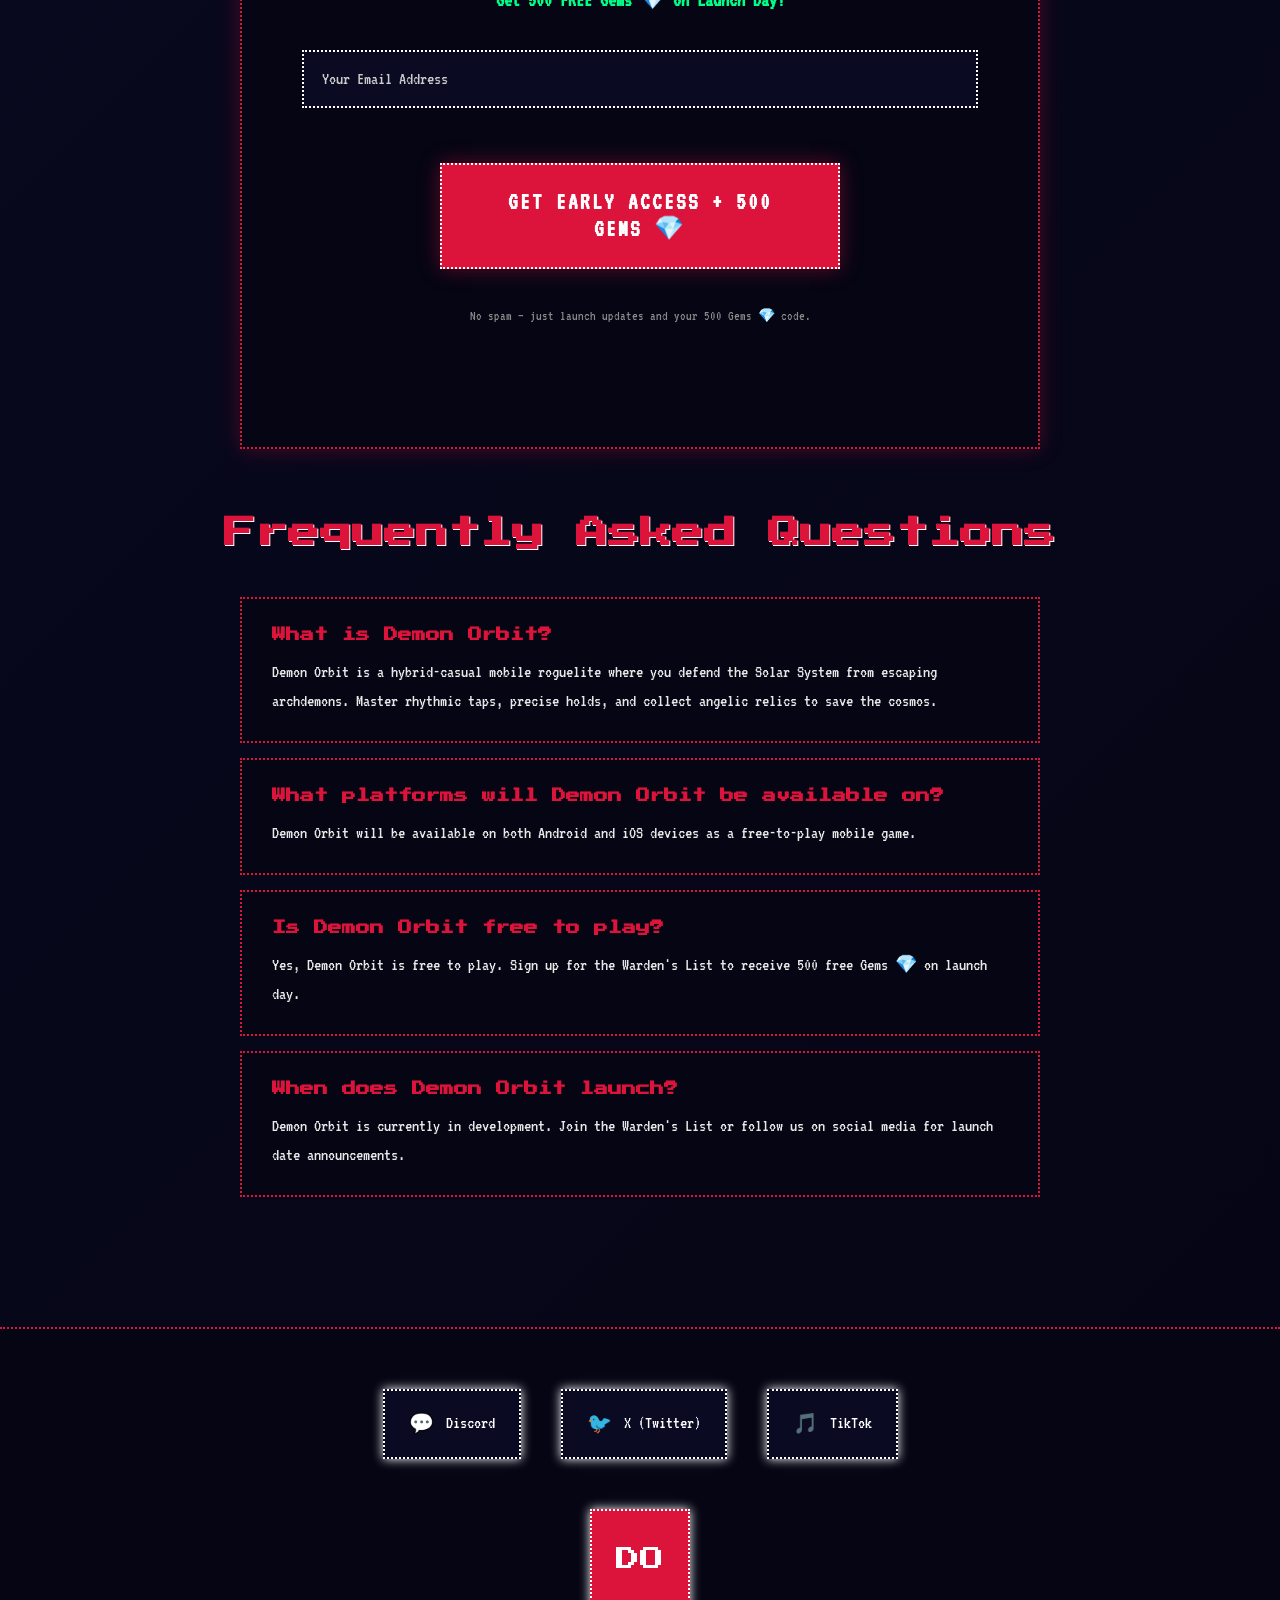
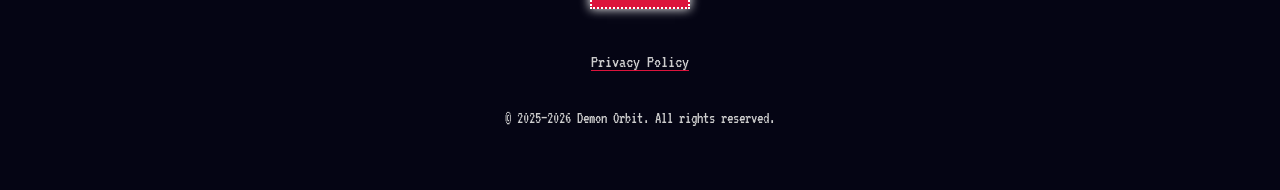
==== commit 5d864341: "Add privacy policy page and footer link Privacy policy at /privacy/ covering the game (Firebase, App" ====
--- a/index.html
+++ b/index.html
@@ -253,6 +253,8 @@
                 <span class="logo-text">DO</span>
             </div>
 
+            <p class="footer-legal"><a href="/privacy/">Privacy Policy</a></p>
+
             <p class="copyright">&copy; 2025–2026 Demon Orbit. All rights reserved.</p>
         </div>
     </footer>
--- a/styles.css
+++ b/styles.css
@@ -916,4 +916,20 @@
     .header-overlay {
         background: rgba(255, 255, 255, 0.9);
     }
-}+}
+/* Footer legal link */
+.footer-legal {
+    margin: 0 0 12px;
+}
+
+.footer-legal a {
+    color: var(--gray);
+    font-size: 18px;
+    text-decoration: underline;
+    text-decoration-color: var(--crimson);
+    text-underline-offset: 3px;
+}
+
+.footer-legal a:hover {
+    color: var(--white);
+}
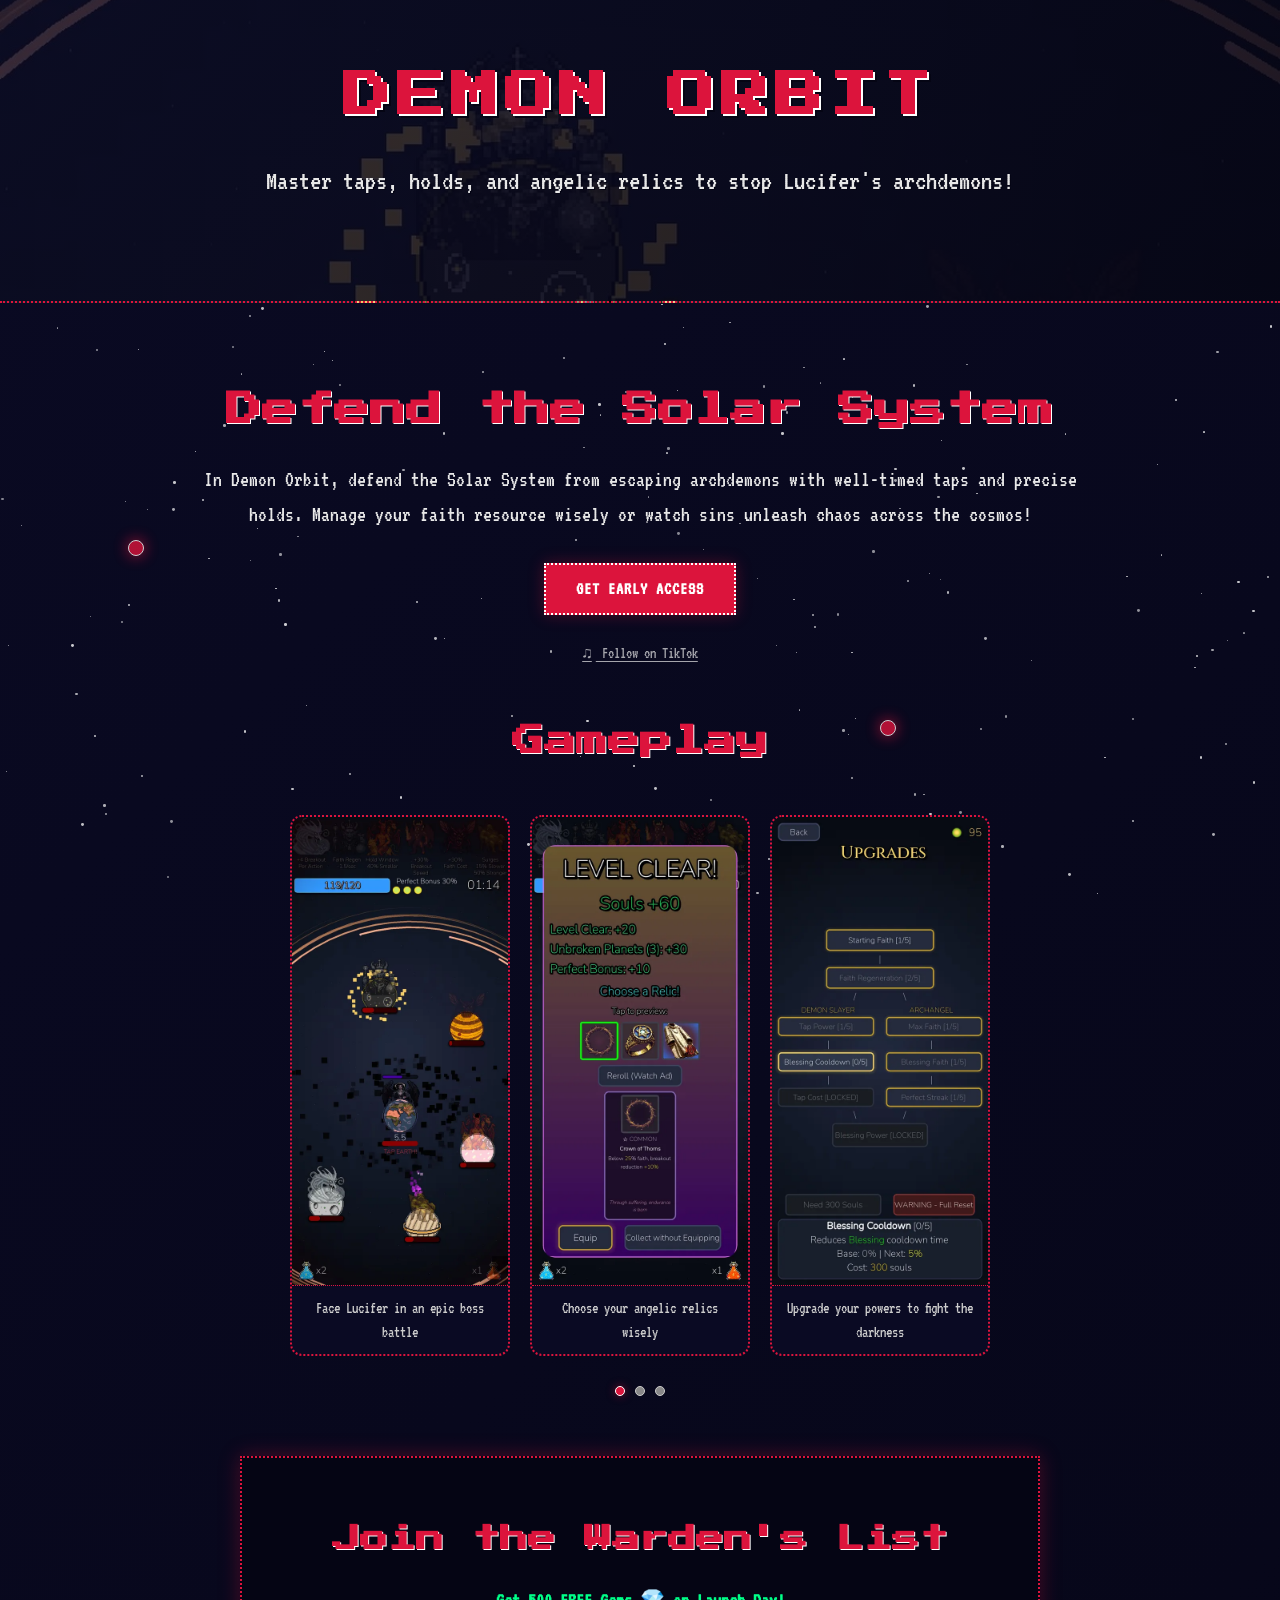
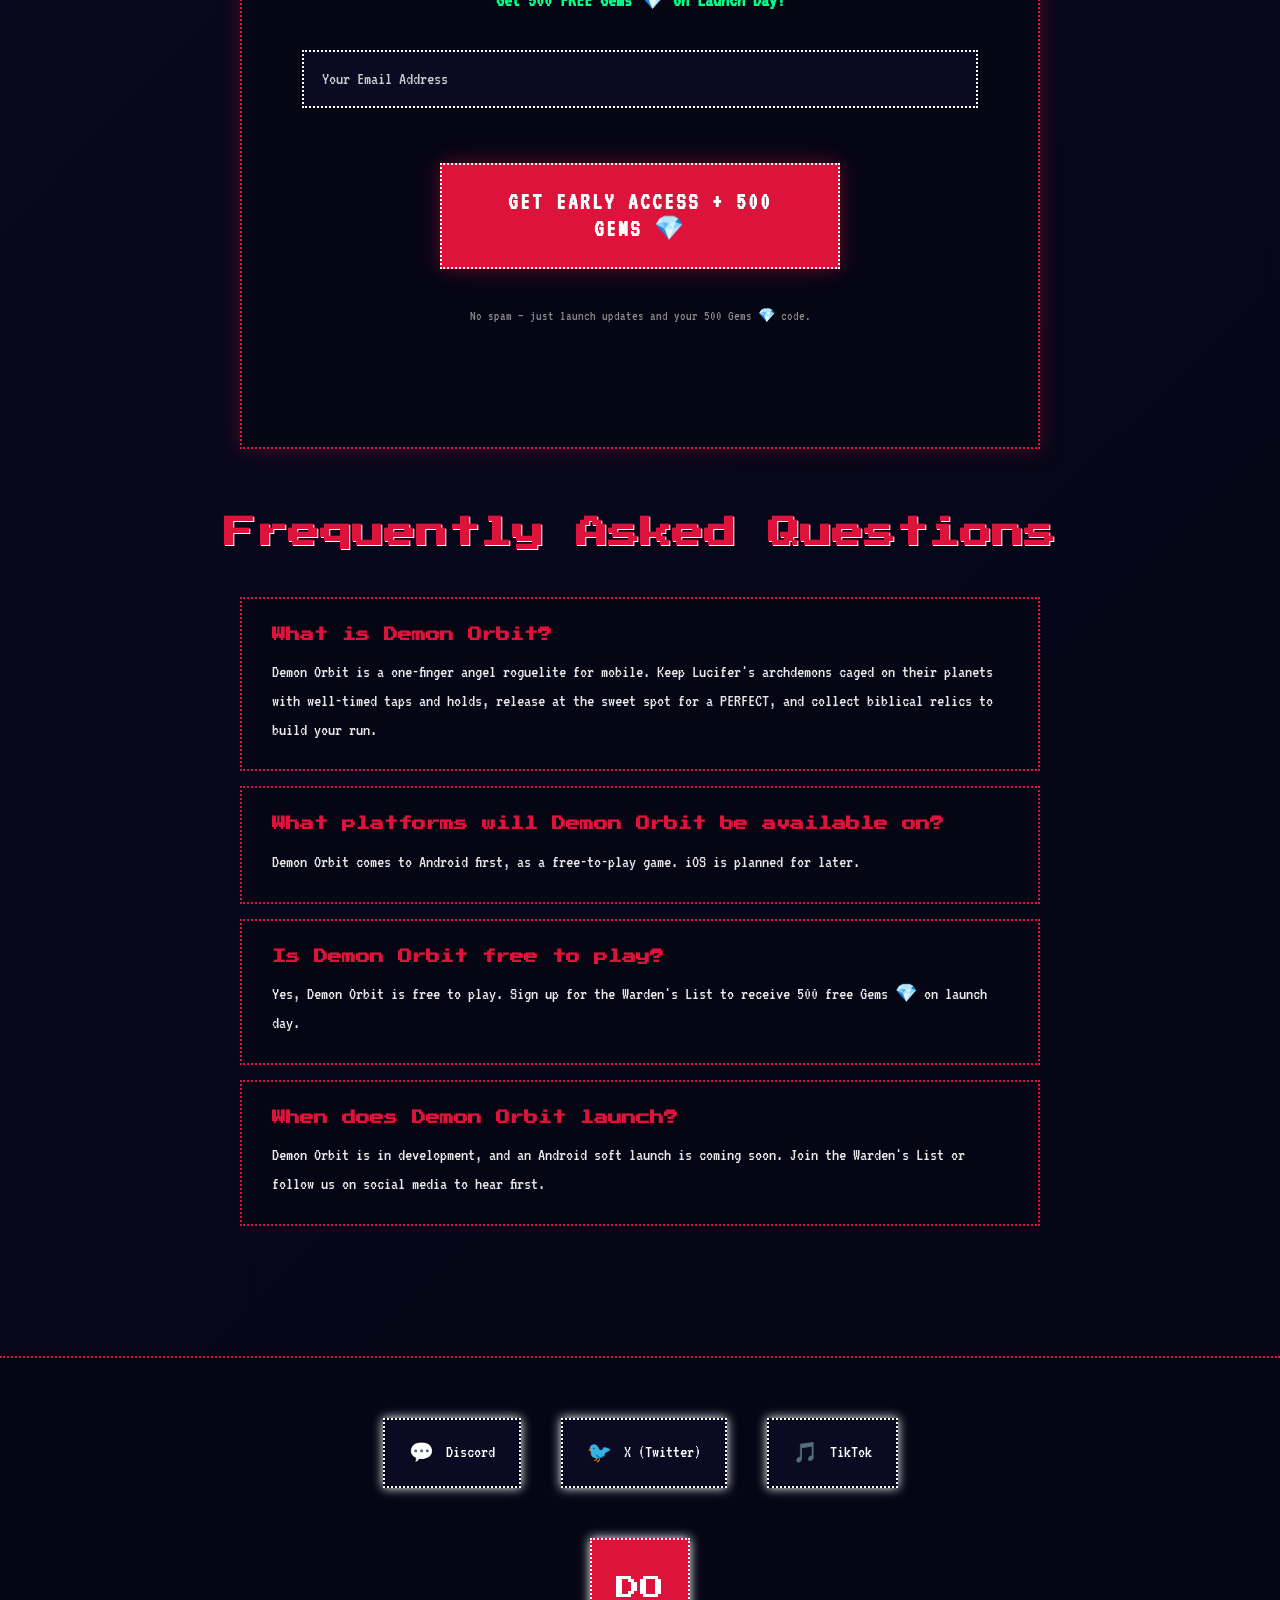
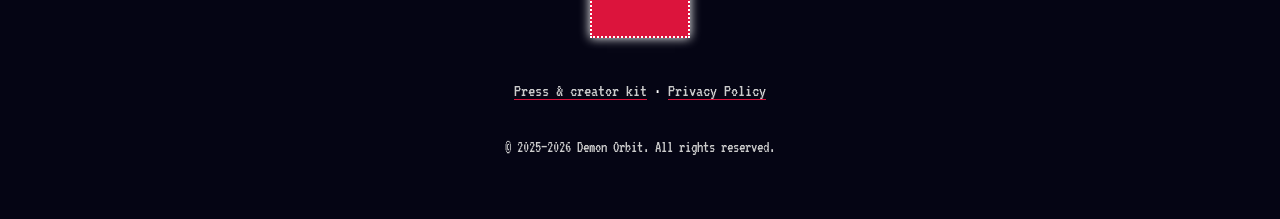
==== commit d648331c: "Add /press creator kit page and fix landing page copy - New press/index.html: 3-second answer with a" ====
--- a/index.html
+++ b/index.html
@@ -3,20 +3,20 @@
 <head>
     <meta charset="UTF-8">
     <meta name="viewport" content="width=device-width, initial-scale=1.0">
-    <title>Demon Orbit - Mobile Roguelite Tap Defense Game</title>
-    <meta name="description" content="Demon Orbit is a free mobile roguelite where you tap and time your defense against archdemons. Collect angelic relics, master rhythmic combat, and save the cosmos.">
-    <meta name="keywords" content="demon orbit, demon orbit game, roguelite, roguelite mobile, roguelite mobile game, best roguelite mobile, roguelike mobile, tap defense, tap defense game, tap timing game, rhythm defense game, clicker game, clicker defense, indie game, mobile indie game, android indie games, indie games mobile, hybrid casual, hybrid casual game, free roguelite, free mobile game, cosmic defense game, solo dev game, seven deadly sins game, archdemons, angelic relics">
+    <title>Demon Orbit - Angel Roguelite for Android | Tap, Hold, Time It</title>
+    <meta name="description" content="Demon Orbit is a free one-finger angel roguelite. Tap and hold to keep Lucifer's archdemons caged, release at the sweet spot for a PERFECT, and collect biblical relics. Coming to Android.">
+    <meta name="keywords" content="demon orbit, demon orbit game, angel roguelite, roguelite, mobile roguelite, android roguelite, offline roguelite, free roguelite, timing game, tap timing game, one finger game, indie game, solo dev game, seven deadly sins game, archdemons, lucifer, biblical relics">
     <meta name="author" content="Demon Orbit Team">
-    <meta property="og:title" content="Demon Orbit - Mobile Roguelite Tap Defense Game">
-    <meta property="og:description" content="Defend planets from archdemons using perfect timing! Join beta for 500 free Gems 💎 bonus.">
+    <meta property="og:title" content="Demon Orbit - Angel Roguelite for Android">
+    <meta property="og:description" content="Tap, hold, time it. Keep Lucifer's archdemons caged in a one-finger angel roguelite. Join the Warden's List for 500 free Gems 💎.">
     <meta property="og:type" content="website">
     <meta property="og:image" content="https://demonorbit.com/demon-orbit-banner.webp">
     <meta property="og:url" content="https://demonorbit.com/">
     <meta property="og:site_name" content="Demon Orbit">
     <meta property="og:locale" content="en_US">
     <meta name="twitter:card" content="summary_large_image">
-    <meta name="twitter:title" content="Demon Orbit - Mobile Roguelite Tap Defense Game">
-    <meta name="twitter:description" content="Master rhythmic timing to defend planets from archdemons. Join beta for 500 free Gems 💎!">
+    <meta name="twitter:title" content="Demon Orbit - Angel Roguelite for Android">
+    <meta name="twitter:description" content="Tap, hold, time it. Keep Lucifer's archdemons caged in a one-finger angel roguelite. Join the Warden's List for 500 free Gems 💎!">
     <meta name="twitter:image" content="https://demonorbit.com/demon-orbit-banner.webp">
     <meta name="twitter:url" content="https://demonorbit.com/">
     <meta name="twitter:site" content="@demon_orbit">
@@ -41,21 +41,20 @@
         "@context": "https://schema.org",
         "@type": "VideoGame",
         "name": "Demon Orbit",
-        "description": "Defend the Solar System from escaping archdemons using rhythmic taps and precise holds. Manage your faith resource wisely, collect angelic relics, and master timing across seven deadly sins themed planets.",
-        "genre": ["Roguelite", "Tap Defense", "Rhythm Game", "Hybrid Casual"],
-        "gamePlatform": ["Android", "iOS"],
+        "description": "A one-finger angel roguelite for Android. Tap or hold to keep six archdemons caged on planets that orbit Lucifer. Release a hold at the sweet spot for a PERFECT, manage your faith, and collect biblical relics.",
+        "genre": ["Roguelite", "Action", "Casual"],
+        "gamePlatform": ["Android"],
         "applicationCategory": "Game",
-        "operatingSystem": ["Android", "iOS"],
+        "operatingSystem": "Android",
         "offers": {
             "@type": "Offer",
             "price": "0",
-            "priceCurrency": "USD",
-            "availability": "https://schema.org/PreOrder"
+            "priceCurrency": "USD"
         },
         "playMode": "SinglePlayer",
         "inLanguage": "en",
         "dateCreated": "2025-01-01",
-        "dateModified": "2026-03-24",
+        "dateModified": "2026-10-11",
         "author": {
             "@type": "Person",
             "name": "NaamHenk"
@@ -66,6 +65,11 @@
             "https://demonorbit.com/Screenshots/lucifer_boss_1.webp",
             "https://demonorbit.com/Screenshots/relic_selection_1.webp",
             "https://demonorbit.com/Screenshots/upgrades_screen.webp"
+        ],
+        "sameAs": [
+            "https://www.tiktok.com/@demonorbitgame",
+            "https://x.com/demon_orbit",
+            "https://discord.gg/tTaZUpHDRq"
         ]
     }
     </script>
@@ -79,7 +83,7 @@
                 "name": "What is Demon Orbit?",
                 "acceptedAnswer": {
                     "@type": "Answer",
-                    "text": "Demon Orbit is a hybrid-casual mobile roguelite where you defend the Solar System from escaping archdemons. Master rhythmic taps, precise holds, and collect angelic relics to save the cosmos."
+                    "text": "Demon Orbit is a one-finger angel roguelite for mobile. Keep Lucifer's archdemons caged on their planets with well-timed taps and holds, release at the sweet spot for a PERFECT, and collect biblical relics to build your run."
                 }
             },
             {
@@ -87,7 +91,7 @@
                 "name": "What platforms will Demon Orbit be available on?",
                 "acceptedAnswer": {
                     "@type": "Answer",
-                    "text": "Demon Orbit will be available on both Android and iOS devices as a free-to-play mobile game."
+                    "text": "Demon Orbit comes to Android first, as a free-to-play game. iOS is planned for later."
                 }
             },
             {
@@ -103,7 +107,7 @@
                 "name": "When does Demon Orbit launch?",
                 "acceptedAnswer": {
                     "@type": "Answer",
-                    "text": "Demon Orbit is currently in development. Join the Warden's List or follow us on social media for launch date announcements."
+                    "text": "Demon Orbit is in development, and an Android soft launch is coming soon. Join the Warden's List or follow us on social media to hear first."
                 }
             }
         ]
@@ -138,7 +142,7 @@
                 <div class="hero-content">
                     <h2 class="hero-title">Defend the Solar System</h2>
                     <p class="hero-pitch">
-                        In Demon Orbit, defend the Solar System from escaping archdemons using rhythmic taps and precise holds.
+                        In Demon Orbit, defend the Solar System from escaping archdemons with well-timed taps and precise holds.
                         Manage your faith resource wisely or watch sins unleash chaos across the cosmos!
                     </p>
 
@@ -214,11 +218,11 @@
                     <div class="faq-list">
                         <div class="faq-item">
                             <h3 class="faq-question">What is Demon Orbit?</h3>
-                            <p class="faq-answer">Demon Orbit is a hybrid-casual mobile roguelite where you defend the Solar System from escaping archdemons. Master rhythmic taps, precise holds, and collect angelic relics to save the cosmos.</p>
+                            <p class="faq-answer">Demon Orbit is a one-finger angel roguelite for mobile. Keep Lucifer's archdemons caged on their planets with well-timed taps and holds, release at the sweet spot for a PERFECT, and collect biblical relics to build your run.</p>
                         </div>
                         <div class="faq-item">
                             <h3 class="faq-question">What platforms will Demon Orbit be available on?</h3>
-                            <p class="faq-answer">Demon Orbit will be available on both Android and iOS devices as a free-to-play mobile game.</p>
+                            <p class="faq-answer">Demon Orbit comes to Android first, as a free-to-play game. iOS is planned for later.</p>
                         </div>
                         <div class="faq-item">
                             <h3 class="faq-question">Is Demon Orbit free to play?</h3>
@@ -226,7 +230,7 @@
                         </div>
                         <div class="faq-item">
                             <h3 class="faq-question">When does Demon Orbit launch?</h3>
-                            <p class="faq-answer">Demon Orbit is currently in development. Join the Warden's List or follow us on social media for launch date announcements.</p>
+                            <p class="faq-answer">Demon Orbit is in development, and an Android soft launch is coming soon. Join the Warden's List or follow us on social media to hear first.</p>
                         </div>
                     </div>
                 </div>
@@ -253,7 +257,7 @@
                 <span class="logo-text">DO</span>
             </div>
 
-            <p class="footer-legal"><a href="/privacy/">Privacy Policy</a></p>
+            <p class="footer-legal"><a href="/press/">Press &amp; creator kit</a> · <a href="/privacy/">Privacy Policy</a></p>
 
             <p class="copyright">&copy; 2025–2026 Demon Orbit. All rights reserved.</p>
         </div>
